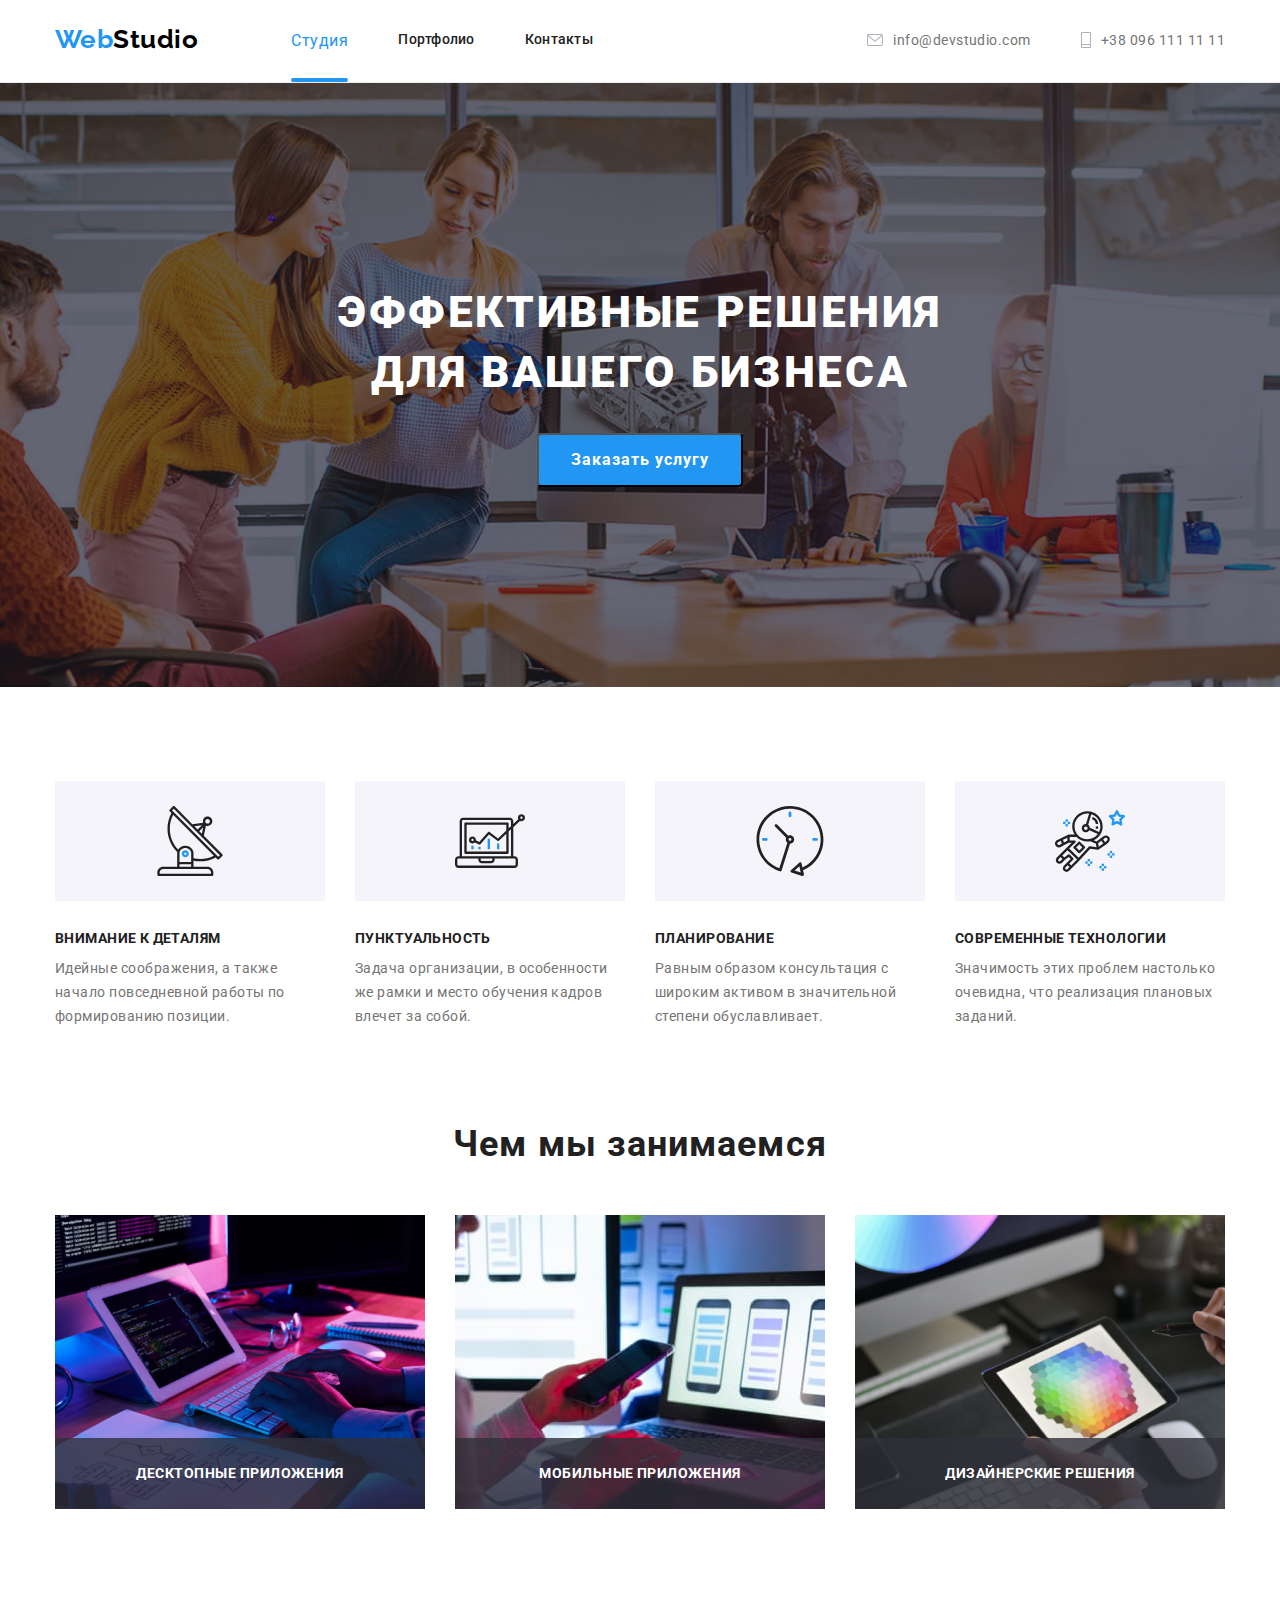
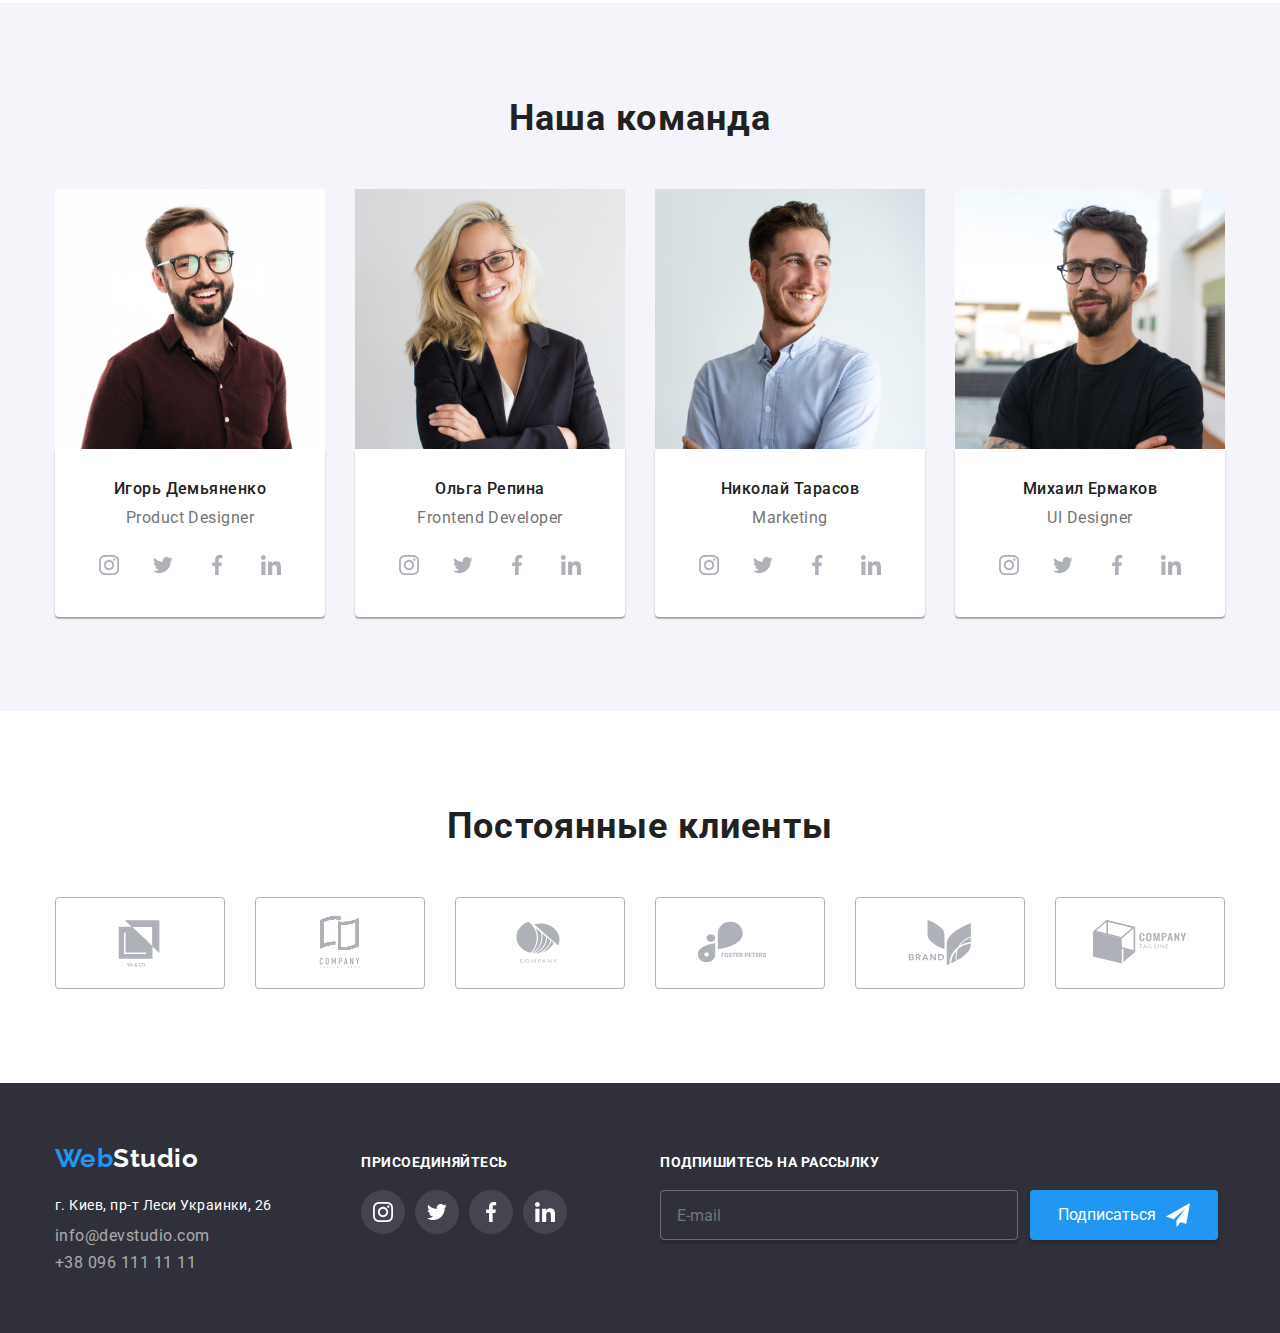
==== index.html @ 1e008908 "initial commit" ====
<!DOCTYPE html>
<html lang="ru">

<head>
    <meta charset="UTF-8" />
    <meta name="description" content="web studio site" />
    <title>business-solution</title>

    <link
        href="https://fonts.googleapis.com/css2?family=Raleway:wght@700&family=Roboto:wght@400;500;700;900&display=swap"
        rel="stylesheet">

    <link rel="stylesheet"
        href="https://cdnjs.cloudflare.com/ajax/libs/modern-normalize/1.1.0/modern-normalize.min.css">
    <link rel="stylesheet" href="./css/styles.css">

</head>

<body>
    <header>
        <div class="container">
            <nav class="nav-container">
                <a href="./index.html" class="logo">Web<span class="logo-color">Studio</span></a>

                <ul class="list nav-container">
                    <li class="nav-container-item"><a href="./index.html" class="site-nav-link-current">Студия</a></li>
                    <li class="nav-container-item"><a href="./portfolio.html" class="site-nav">Портфолио</a></li>
                    <li class="nav-container-item"><a href="" class="site-nav">Контакты</a></li>
                </ul>

            </nav>
            <ul class="list nav-container">
                <li class="nav-container-item">
                    <a href="mailto:info@devstudio.com" class="contacts link">
                        <svg class="header-icon" width="16" height="12">
                            <use href="./images/sprite.svg#icon-envelope">
                            </use>
                        </svg>info@devstudio.com
                    </a>
                </li>
                <li class="nav-container-item">
                    <a href="tel:+380961111111" class="contacts link">
                        <svg class="header-icon" width="10" height="16">
                            <use href="./images/sprite.svg#icon-phone">
                            </use>
                        </svg>+38 096 111 11 11
                    </a>
                </li>
            </ul>
        </div>
    </header>
    <main>
        <section class="banner">
            <div class="container">
                <h1>Эффективные решения <br> для вашего бизнеса</h1>
                <button type="button" data-modal-open class="button-primary">Заказать услугу</button>
            </div>
        </section>
        <section class="features">
            <div class="container">
                <h2 class="visually-hidden">наши преимущества</h2>
                <ul class="list list-of-features">
                    <li class="item-feature">
                        <div class="feature-icon-block">
                            <svg class="feature-icon" width="70" height="70">
                                <use href="./images/sprite.svg#icon-antenna">
                                </use>
                            </svg>
                        </div>
                        <h3 class="features-header">Внимание к деталям</h3>
                        <p class="features-text">Идейные соображения, а также начало повседневной работы по формированию
                            позиции.</p>
                    </li>
                    <li class="item-feature">
                        <div class="feature-icon-block">
                            <svg class="feature-icon" width="70" height="70">
                                <use href="./images/sprite.svg#icon-diagram">
                                </use>
                            </svg>
                        </div>
                        <h3 class="features-header">Пунктуальность</h3>
                        <p class="features-text">Задача организации, в особенности же рамки и место обучения кадров
                            влечет
                            за собой.</p>
                    </li>
                    <li class="item-feature">
                        <div class="feature-icon-block">
                            <svg class="feature-icon" width="70" height="70">
                                <use href="./images/sprite.svg#icon-clock">
                                </use>
                            </svg>
                        </div>
                        <h3 class="features-header">Планирование</h3>
                        <p class="features-text">Равным образом консультация с широким активом в значительной степени
                            обуславливает.</p>
                    </li>
                    <li class="item-feature">
                        <div class="feature-icon-block">
                            <svg class="feature-icon" width="70" height="70">
                                <use href="./images/sprite.svg#icon-astronaut">
                                </use>
                            </svg>
                        </div>
                        <h3 class="features-header">Современные технологии</h3>
                        <p class="features-text">Значимость этих проблем настолько очевидна, что реализация плановых
                            заданий.</p>
                    </li>
                </ul>
            </div>
        </section>

        <section class="scope">
            <div class="container">
                <h2 class="section-title">Чем мы занимаемся</h2>
                <ul class="list photo-work">
                    <li class="item-photo-work">
                        <img src="./images/coding.jpg" alt="coding" width="370" height="294" />

                        <p class="scope-description">Десктопные приложения</p>

                    </li>
                    <li class="item-photo-work"><img src="./images/mobileadptation.jpg" alt="deviceadaptation"
                            width="370" height="294">

                        <p class="scope-description">Мобильные приложения</p>

                    </li>
                    <li class="item-photo-work"><img src="./images/graphics.jpg" alt="graphics" width="370"
                            height="294">
                        <p class="scope-description">Дизайнерские решения</p>
                    </li>
                </ul>
            </div>
        </section>
        <section class="team">
            <div class="container">
                <h2 class="section-title">Наша команда</h2>
                <!-- <div class="teamset"> -->
                <ul class="list teamcards">
                    <li class="team-members">
                        <img src="./images/igor_demyanenko.jpg" alt="igordemyanenkophotos" width="270">
                        <div class="team-photo">
                            <h3 class="name">Игорь Демьяненко</h3>
                            <p class="position">Product Designer</p>
                            <ul class="list social-list">
                                <li class="social-list-item">
                                    <a href="" class="social-list-link">
                                        <svg class="social-media-icon" width="20" height="20">
                                            <use href="./images/sprite.svg#icon-instagram">
                                            </use>
                                        </svg>
                                    </a>
                                </li>
                                <li class="social-list-item">
                                    <a href="" class="social-list-link">
                                        <svg class="social-media-icon" width="20" height="20">
                                            <use href="./images/sprite.svg#icon-twitter">
                                            </use>
                                        </svg>
                                    </a>
                                </li>
                                <li class="social-list-item">
                                    <a href="" class="social-list-link">
                                        <svg class="social-media-icon" width="20" height="20">
                                            <use href="./images/sprite.svg#icon-facebook">
                                            </use>
                                        </svg>
                                    </a>
                                </li>
                                <li class="social-list-item">
                                    <a href="" class="social-list-link">
                                        <svg class="social-media-icon" width="20" height="20">
                                            <use href="./images/sprite.svg#icon-linkedin">
                                            </use>
                                        </svg>
                                    </a>
                                </li>
                            </ul>
                        </div>
                    </li>
                    <li class="team-members">
                        <img src="./images/olgarepina.jpg" alt="olgarepinaphoto" width="270">
                        <div class="team-photo">
                            <h3 class="name">Ольга Репина</h3>
                            <p class="position">Frontend Developer</p>
                            <ul class="list social-list">
                                <li class="social-list-item">
                                    <a href="" class="social-list-link">
                                        <svg class="social-media-icon" width="20" height="20">
                                            <use href="./images/sprite.svg#icon-instagram">
                                            </use>
                                        </svg>
                                    </a>
                                </li>
                                <li class="social-list-item">
                                    <a href="" class="social-list-link">
                                        <svg class="social-media-icon" width="20" height="20">
                                            <use href="./images/sprite.svg#icon-twitter">
                                            </use>
                                        </svg>
                                    </a>
                                </li>
                                <li class="social-list-item">
                                    <a href="" class="social-list-link">
                                        <svg class="social-media-icon" width="20" height="20">
                                            <use href="./images/sprite.svg#icon-facebook">
                                            </use>
                                        </svg>
                                    </a>
                                </li>
                                <li class="social-list-item">
                                    <a href="" class="social-list-link">
                                        <svg class="social-media-icon" width="20" height="20">
                                            <use href="./images/sprite.svg#icon-linkedin">
                                            </use>
                                        </svg>
                                    </a>
                                </li>
                            </ul>
                        </div>
                    </li>
                    <li class="team-members">
                        <img src="./images/nikolaytarasov.jpg" alt="nikolaytarasovphoto" width="270">
                        <div class="team-photo">
                            <h3 class="name">Николай Тарасов</h3>
                            <p class="position">Marketing</p>
                            <ul class="list social-list">
                                <li class="social-list-item">
                                    <a href="" class="social-list-link">
                                        <svg class="social-media-icon" width="20" height="20">
                                            <use href="./images/sprite.svg#icon-instagram">
                                            </use>
                                        </svg>
                                    </a>
                                </li>
                                <li class="social-list-item">
                                    <a href="" class="social-list-link">
                                        <svg class="social-media-icon" width="20" height="20">
                                            <use href="./images/sprite.svg#icon-twitter">
                                            </use>
                                        </svg>
                                    </a>
                                </li>
                                <li class="social-list-item">
                                    <a href="" class="social-list-link">
                                        <svg class="social-media-icon" width="20" height="20">
                                            <use href="./images/sprite.svg#icon-facebook">
                                            </use>
                                        </svg>
                                    </a>
                                </li>
                                <li class="social-list-item">
                                    <a href="" class="social-list-link">
                                        <svg class="social-media-icon" width="20" height="20">
                                            <use href="./images/sprite.svg#icon-linkedin">
                                            </use>
                                        </svg>
                                    </a>
                                </li>
                            </ul>
                        </div>
                    </li>
                    <li class="team-members">
                        <img src="./images/Mikhail_ermakov.jpg" alt="mikhailermakovphoto" width="270">
                        <div class="team-photo">
                            <h3 class="name">Михаил Ермаков</h3>
                            <p class="position">UI Designer</p>
                            <ul class="list social-list">
                                <li class="social-list-item">
                                    <a href="" class="social-list-link">
                                        <svg class="social-media-icon" width="20" height="20">
                                            <use href="./images/sprite.svg#icon-instagram">
                                            </use>
                                        </svg>
                                    </a>
                                </li>
                                <li class="social-list-item">
                                    <a href="" class="social-list-link">
                                        <svg class="social-media-icon" width="20" height="20">
                                            <use href="./images/sprite.svg#icon-twitter">
                                            </use>
                                        </svg>
                                    </a>
                                </li>
                                <li class="social-list-item">
                                    <a href="" class="social-list-link">
                                        <svg class="social-media-icon" width="20" height="20">
                                            <use href="./images/sprite.svg#icon-facebook">
                                            </use>
                                        </svg>
                                    </a>
                                </li>
                                <li class="social-list-item">
                                    <a href="" class="social-list-link">
                                        <svg class="social-media-icon" width="20" height="20">
                                            <use href="./images/sprite.svg#icon-linkedin">
                                            </use>
                                        </svg>
                                    </a>
                                </li>
                            </ul>
                        </div>
                    </li>
                </ul>

            </div>
        </section>
        <section class="customers">
            <div class="container">
                <h2 class="section-title">Постоянные клиенты</h2>
                <ul class="list customer-list">
                    <li class="customer-icon-list">
                        <a href="" class="customers-icon-link">
                            <svg class="customer-icon" width="106" height="60">
                                <use href="./images/sprite.svg#icon-Logo">
                                </use>
                            </svg>
                        </a>
                    </li>
                    <li class="customer-icon-list">
                        <a href="" class="customers-icon-link">
                            <svg class="customer-icon" width="106" height="60">
                                <use href="./images/sprite.svg#icon-Logo-1">
                                </use>
                            </svg>
                        </a>
                    </li>
                    <li class="customer-icon-list">
                        <a href="" class="customers-icon-link">
                            <svg class="customer-icon" width="106" height="60">
                                <use href="./images/sprite.svg#icon-Logo-2">
                                </use>
                            </svg>
                        </a>
                    </li>
                    <li class="customer-icon-list">
                        <a href="" class="customers-icon-link">
                            <svg class="customer-icon" width="106" height="60">
                                <use href="./images/sprite.svg#icon-Logo-3">
                                </use>
                            </svg>
                        </a>
                    </li>
                    <li class="customer-icon-list">
                        <a href="" class="customers-icon-link">
                            <svg class="customer-icon" width="106" height="60">
                                <use href="./images/sprite.svg#icon-Logo-4">
                                </use>
                            </svg>
                        </a>
                    </li>
                    <li class="customer-icon-list">
                        <a href="" class="customers-icon-link">
                            <svg class="customer-icon" width="106" height="60">
                                <use href="./images/sprite.svg#icon-Logo-5">
                                </use>
                            </svg>
                        </a>
                    </li>
                </ul>
            </div>
        </section>
    </main>
    <footer>
        <div class="container footer-cont">
            <div class="left-footer">
                <a href="./index.html" class="logo">Web<span class="logo-color-footer">Studio</span></a>

                <address class="address-details">

                    <ul class="list addressfooter">
                        <li class="footerlink">
                            <a href="https://www.google.com.ua/maps/place/%D0%B1%D1%83%D0%BB.+%D0%9B%D0%B5%D1%81%D0%B8+%D0%A3%D0%BA%D1%80%D0%B0%D0%B8%D0%BD%D0%BA%D0%B8,+26,+%D0%9A%D0%B8%D0%B5%D0%B2,+02000/@50.4265807,30.5361971,17z/data=!4m13!1m7!3m6!1s0x40d4cf0e033ecbe9:0x57a4dffefec77da0!2z0LHRg9C7LiDQm9C10YHQuCDQo9C60YDQsNC40L3QutC4LCAyNiwg0JrQuNC10LIsIDAyMDAw!3b1!8m2!3d50.4265807!4d30.5383858!3m4!1s0x40d4cf0e033ecbe9:0x57a4dffefec77da0!8m2!3d50.4265807!4d30.5383858?hl=ru"
                                rel="noopener norefferer" class="address">г. Киев, пр-т Леси Украинки, 26</a>
                        </li>
                        <li class="footerlink"><a href="mailto:info@devstudio.com" class="email">info@devstudio.com</a>
                            <br>
                        </li>
                        <li class="footerlink">
                            <a href="tel:+380961111111" class="email">+38 096 111 11 11</a>
                        </li>
                    </ul>
                </address>
            </div>
            <div class="join-block">
                <h3 class="join-title">присоединяйтесь</h3>
                <ul class="list social-list">
                    <li class="social-list-item">
                        <a href="" class="footer-link-icons">
                            <svg class="footer-media-icon" width="20" height="20">
                                <use href="./images/sprite.svg#icon-instagram">
                                </use>
                            </svg>
                        </a>
                    </li>
                    <li class="social-list-item">
                        <a href="" class="footer-link-icons">
                            <svg class="footer-media-icon" width="20" height="20">
                                <use href="./images/sprite.svg#icon-twitter">
                                </use>
                            </svg>
                        </a>
                    </li>
                    <li class="social-list-item">
                        <a href="" class="footer-link-icons">
                            <svg class="footer-media-icon" width="20" height="20">
                                <use href="./images/sprite.svg#icon-facebook">
                                </use>
                            </svg>
                        </a>
                    </li>
                    <li class="social-list-item">
                        <a href="" class="footer-link-icons">
                            <svg class="footer-media-icon" width="20" height="20">
                                <use href="./images/sprite.svg#icon-linkedin">
                                </use>
                            </svg>
                        </a>
                    </li>
                </ul>
            </div>


            <div class="subscribe-box">
                <form class="footer-form">
                    <b class="join-title-header">Подпишитесь на рассылку</b>
                    <span class="footer-subscribe-wrapper">
                        <input class="footer-form-input" type="email" placeholder="E-mail" />
                        <button class="subscribe-btn" type="submit">
                            Подписаться
                            <svg class="icon-subscribe" width="24px" height="24px">
                                <use href="./images/sprite.svg#icon-icon-send"></use>
                            </svg>
                        </button>
                    </span>
                </form>

            </div>
        </div>
    </footer>




    <div class="backdrop is-hidden" data-modal>
        <div class="modal">
            <button type="button" class="close-btn" data-modal-close>
                <svg class="modal-closed-btn" width="18" height="18">
                    <use href="./images/sprite.svg#icon-close-black">
                    </use>
                </svg>
            </button>
            <b class="modal-form-jointitle">Оставьте свои данные, мы вам перезвоним</b>
            <form action="submit" class="modal-form">

                <div>
                    <label class="modal-form-field">
                        Имя
                        <span class="modal-form-input-wrapper">
                            <input type="text" name="user-name" class="modal-form-input" minlength="2"
                                pattern="[a-zA-Zа-яёА-ЯЁ]+" title="Не должно быть цифр и символов" required>
                            <svg class="modal-form-icon" width="18" height="18">
                                <use href="./images/sprite.svg#icon-person">
                                </use>
                            </svg>
                        </span>
                    </label>
                    <label class="modal-form-field">
                        Телефон
                        <span class="modal-form-input-wrapper">
                            <input type="tel" name="user-phone" class="modal-form-input"
                                pattern="[0-9]{3}-[0-9]{3}-[0-9]{2}-[0-9]{2}" title="номер тел. в формате 050-333-33-33"
                                required>
                            <svg class="modal-form-icon" width="18" height="18">
                                <use href="./images/sprite.svg#icon-phone-modal">
                                </use>
                            </svg>
                        </span>
                    </label>
                    <label class="modal-form-field">
                        Почта
                        <span class="modal-form-input-wrapper">
                            <input type="email" name="user-mail" class="modal-form-input"
                                pattern="[0-9]{3}-[0-9]{3}-[0-9]{2}-[0-9]{2}" title="" required>
                            <svg class="modal-form-icon" width="18" height="18">
                                <use href="./images/sprite.svg#icon-email-black">
                                </use>
                            </svg>
                        </span>
                    </label>
                    <label class="modal-form-field">
                        Комментарий
                        <textarea name="user-comment" class="modal-form-comment" placeholder="Введите текст"></textarea>
                    </label>
                </div>
                <input type="checkbox" name="accept-policy" id="accept-policy"
                    class="modal-form-checkbox visually-hidden">
                <label for="accept-policy" class="modal-form-checkbox-label">Соглашаюсь с рассылкой и принимаю&nbsp;<a
                        class="modal-form-checkbox-link" href="">Условия
                        договора</a></label>
                <button type="submit" class="modal-form-btn">Отправить</button>
            </form>
        </div>
    </div>


    <script src="./js/modal.js"></script>
</body>

</html>
---- css/styles.css ----
html {
  box-sizing: border-box;
}
*,
*::before,
*::after {
  box-sizing: inherit;
}

.container {
  width: 1200px;
  padding-left: 15px;
  padding-right: 15px;
  margin: 0 auto;
}

:root {
  --primary-text-color: #757575;
  --title-text-color: #212121;
  --accent-color: #2196f3;
  --primary-white-color: #e5e5e5;
  --primary-background-color: #ffffff;
  --card-set-item: 30px;
}

/* general parameters */
body {
  background-color: var(--primary-background-color);
  color: var(--primary-text-color);
  letter-spacing: 0.03em;

  font-family: Roboto, sans-serif;
}

/* ==========  HEADER  =========== */
header {
  border-bottom: solid 1px rgba(236, 236, 236, 1);
}

header .container {
  display: flex;
  justify-content: space-between;
}

.logo {
  font-family: Raleway, sans-serif;
  color: var(--accent-color);

  font-weight: bold;
  font-size: 26px;
  line-height: 1.19;
  text-decoration: none;
  display: inline-block;
  margin-right: 93px;
}

.nav-container .logo {
  padding-top: 24px;
  padding-bottom: 25px;
}
/* a.logo {
  padding-top: 24px;
  padding-bottom: 25px;
} */
.logo-color {
  color: #000000;
}
.logo-color-footer {
  color: #ffffff;
  padding-top: 0px;
  padding-bottom: 0%;
}
.list {
  list-style: none;
}

/*========== NAV  ========= */

.site-nav {
  color: var(--title-text-color);
  font-weight: 500;
  font-size: 14px;
  line-height: 1.14;
  letter-spacing: 0.02em;
  transition: color;
  display: inline-block;
  transition: color 250ms cubic-bezier(0.4, 0, 0.2, 1);
}

.site-nav:hover,
.site-nav:focus {
  color: var(--accent-color);
}
.site-nav-link-current {
  color: var(--accent-color);
  transition: color 250ms cubic-bezier(0.4, 0, 0.2, 1);
  display: inline-block;
  position: relative;
}
.site-nav-link-current::after {
  content: '';
  display: block;
  width: 100%;
  height: 4px;
  background-color: rgba(33, 150, 243, 1);
  position: absolute;
  bottom: 0;
  left: 0%;
  border-radius: 2px;
}

.nav-container-item a {
  display: block;
  align-items: center;
  padding: 32px 0;
}
.list.nav-container :not(:last-child) {
  margin-right: 50px;
}
.nav-container {
  display: flex;
}

.contacts:hover > .header-icon,
.contacts:focus > .header-icon {
  fill: var(--accent-color);
  transition: fill 250ms cubic-bezier(0.4, 0, 0.2, 1);
}
.contacts:hover,
.contacts:focus {
  color: var(--accent-color);
  transition: color 250ms cubic-bezier(0.4, 0, 0.2, 1);
}

/* ========= CONTACTS ======= */
.contacts {
  color: var(--primary-text-color);
  display: inline-block;
  font-size: 14px;
  font-style: 500;
  line-height: 1.17;
}
a.contacts {
  display: flex;
  align-items: center;
}

/* ======== MAIN SECTION  ======= */
.banner {
  background-color: #2f303a;
  text-align: center;
  padding-top: 200px;
  padding-bottom: 200px;
  /* padding-left: 15px;
  padding-right: 15px; */
  background-image: linear-gradient(rgba(47, 48, 58, 0.4), rgba(47, 48, 58, 0.4)),
    url('../images/bg.jpg');

  background-position: 50% 50%;
  background-size: cover;
  background-repeat: no-repeat;
  max-width: 1600px;
  margin: 0 auto;
}
.main-title {
  padding: 200px 252px 280px 252px;
  min-width: 696px;
  margin-bottom: 0px;
  text-align: center;
}
h1 {
  color: var(--primary-background-color);
  font-weight: 900;
  font-size: 44px;
  line-height: 1.36;
  text-align: center;
  letter-spacing: 0.06em;
  text-transform: uppercase;
}

h1,
h2,
h3,
p,
ul {
  margin-top: 0px;
  margin-bottom: 0px;
  padding: 0;
}

a {
  text-decoration: none;
}
img {
  display: block;
}
/*=======  FEATURES ========= */

/* features header */

.visually-hidden {
  position: absolute;
  width: 1px;
  height: 1px;
  margin: -1px;
  border: 0;
  padding: 0;

  white-space: nowrap;
  clip-path: inset(100%);
  clip: rect(0 0 0 0);
  overflow: hidden;
}

.feature-icon {
  align-items: center;
}

.features {
  padding-bottom: 94px;
  padding-top: 94px;
}
.feature-icon-block {
  /* width: 270px; */
  height: 120px;
  background-color: #f5f4fa;
  display: flex;
  /* padding: 25px 100px; */
  margin-bottom: 30px;
  align-items: center;
  justify-content: center;
}

.features-header {
  color: var(--title-text-color);

  font-style: normal;
  font-size: 14px;
  line-height: 1.14;
  letter-spacing: 0.03em;
  text-transform: uppercase;
  margin-bottom: 10px;
}

/* features text */
.features-text {
  font-style: normal;
  font-weight: normal;
  font-size: 14px;
  line-height: 1.71;
}
/* .list-of-features {
  display: flex;
  margin: 0 auto;
  justify-content: space-between;
} */
.list-of-features {
  display: flex;
  margin-left: -30px;
}

.item-feature {
  flex-basis: calc(100% / 4 - 30px);
  margin-left: var(--card-set-item);
}

.scope {
  padding-bottom: 94px;
}
.scope-description {
  color: #ffffff;
  font-weight: 700;
  font-size: 14px;
  line-height: 1.17;
  text-transform: uppercase;
  background-color: rgba(47, 48, 58, 0.8);
  padding-top: 27px;
  padding-bottom: 27px;
  text-align: center;
  position: absolute;
  width: 100%;
  bottom: 0%;
  left: 0%;
  overflow: initial;
}

.section-title {
  color: var(--title-text-color);

  font-size: 36px;
  line-height: 1.17;
  text-align: center;
  text-align: center;

  letter-spacing: 0.03em;
  margin-bottom: 50px;
}

.photo-work {
  display: flex;
  margin-left: -30px;
}
.item-photo-work {
  flex-basis: calc(100% / 3 - 30px);
  margin-left: var(--card-set-item);
  position: relative;
}

/*==========  buttons parameters =====*/
.button-primary {
  border-radius: 4px;
  padding: 10px 32px;
  text-align: center;

  color: var(--primary-background-color);
  background-color: var(--accent-color);

  font-weight: bold;
  font-size: 16px;
  line-height: 1.87;
  letter-spacing: 0.06em;
  cursor: pointer;
  margin-top: 30px;
}

button {
  font: inherit;
  cursor: pointer;
}

/*=========== TEAM =============*/

.team {
  background-color: #f5f4fa;
  padding-top: 94px;
  padding-bottom: 94px;
}

.team-photo {
  background-color: #ffffff;
  padding: 30px 32px 30px 32px;
  text-align: center;
  border-bottom-right-radius: 4px;
  border-bottom-left-radius: 4px;
  box-shadow: 0px 2px 1px rgba(0, 0, 0, 0.2), 0px 1px 1px rgba(0, 0, 0, 0.14),
    0px 1px 3px rgba(0, 0, 0, 0.12);
}
.list.teamcards {
  display: flex;
  flex-wrap: wrap;
  margin-right: -30px;
}

.team-members {
  margin-right: 30px;
  /* width: 270px; */
}

.name {
  color: var(--title-text-color);

  font-style: normal;
  font-weight: 500;
  font-size: 16px;
  line-height: 1.19;
  text-align: center;
  margin-bottom: 10px;
}

.position {
  font-size: 16px;
  line-height: 1.19;
  text-align: center;
  margin-bottom: 16px;
}

.team-photo h3 {
  margin-bottom: 10px;
}

.social-list {
  display: flex;
  margin-right: -10px;
}

.social-list-item {
  margin-right: 10px;
  width: 44px;
  justify-content: center;
  align-items: center;
}

.social-list-link {
  display: flex;
  justify-content: center;
  align-items: center;
  width: 44px;
  height: 44px;
  border-radius: 50%;
  background-color: var(--primary-background-color);
  transition: background-color 250ms cubic-bezier(0.4, 0, 0.2, 1);
}

.social-list-link:hover,
.social-list-link:focus {
  /* fill: var(--primary-background-color); */
  background-color: var(--accent-color);
}
.social-list-link:hover .social-media-icon,
.social-list-link:focus .social-media-icon {
  fill: var(--primary-background-color);
}
.social-media-icon {
  fill: #afb1b8;
  transition: fill 250ms cubic-bezier(0.4, 0, 0.2, 1);
}

.header-icon {
  margin-right: 10px;
  fill: #afb1b8;
  align-items: center;
}

/* =====CUSTOMERS =======*/

.customers {
  padding-top: 94px;
  padding-bottom: 94px;
}
.customer-list {
  display: flex;
  margin-right: -30px;
}

.customer-icon-list {
  width: 170px;
  height: 92px;
  /* border: solid 1px #afb1b8; */
  margin-right: 30px;
  /* border-radius: 4px; */
}

.customers-icon-link {
  display: flex;
  width: 170px;
  height: 92px;
  align-items: center;
  border-radius: 4px;
  border: 1px solid rgba(175, 177, 184, 1);
  background-color: transparent;
  fill: rgba(175, 177, 184, 1);
  justify-content: center;
  transition: border-color 250ms cubic-bezier(0.4, 0, 0.2, 1),
    fill 250ms cubic-bezier(0.4, 0, 0.2, 1);
}

.customers-icon-link:hover,
.customers-icon-link:focus {
  border-color: var(--accent-color);
  fill: var(--accent-color);
}
.customers-icon-link:hover .customer-icon,
.customers-icon-link:focus .customer-icon {
  fill: var(--accent-color);
}

.customer-icon {
  fill: #afb1b8;
  transition: fill 250ms cubic-bezier(0.4, 0, 0.2, 1);
}

/* ======  FOOTER ========= */
footer {
  background-color: #2f303a;
  padding-top: 60px;
  padding-bottom: 60px;
}

.footer-cont {
  display: flex;
  align-items: baseline;
}
.left-footer {
  margin-right: 70px;
}

.address {
  color: var(--primary-background-color);
  font-style: normal;
  font-size: 14px;
  line-height: 1.71;
  display: inline-block;
}
.container.footer a {
  margin-right: 0;
  padding-bottom: 0px;
  padding-top: 0px;
  display: block;
}

.list.addressfooter li:not(:last-child) {
  margin-bottom: 9px;
}

.address-details {
  margin-top: 20px;
}
.email {
  color: rgba(255, 255, 255, 0.6);
  font-style: normal;
  display: inline-block;
}

.email:hover,
.email:focus {
  color: var(--accent-color);
  transition: 250ms cubic-bezier(0.4, 0, 0.2, 1);
}

.footer-media-icon {
  fill: var(--primary-background-color);
  width: 20px;
  height: 20px;
}

.footer-link-icons {
  display: flex;
  width: 44px;
  height: 44px;
  align-items: center;
  justify-content: center;
  border-radius: 50%;
  background-color: rgba(255, 255, 255, 0.1);
  transition: background-color 250ms cubic-bezier(0.4, 0, 0.2, 1);
}
.footer-link-icons:focus,
.footer-link-icons:hover {
  background-color: var(--accent-color);
}
.join {
  /* margin: 0 auto; */
  justify-content: space-between;
  width: 206px;
  text-transform: uppercase;
}
.join-title {
  color: #ffffff;
  font-weight: 700;
  font-size: 14px;
  line-height: 1.17;
  margin-bottom: 20px;
  text-transform: uppercase;
}
.list-join {
  display: flex;
}
.join-title-header {
  display: block;
  color: #ffffff;
  font-weight: 700;
  font-size: 14px;
  line-height: 1.17;
  text-transform: uppercase;
  margin-bottom: 20px;
}
.subscribe-btn {
  background: var(--accent-color);
  box-shadow: 0px 4px 4px rgba(0, 0, 0, 0.15);
  border-radius: 4px;
  padding: 10px 28px;
  display: flex;
  align-items: center;
  text-align: center;
  cursor: pointer;
  color: var(--primary-background-color);
  /* transition: color 250ms cubic-bezier(0.4, 0, 0.2, 1); */
  border: transparent;
}
.icon-subscribe {
  margin-left: 10px;
}
.subscribe-box {
  text-align: left;
  align-items: center;
  margin-left: 93px;
}
.subscribe-wrapper {
  display: flex;
  text-align: center;
  align-items: center;
}
.footer-subscribe-wrapper {
  display: flex;
}
.footer-form-input {
  margin-right: 12px;

  border: 1px solid rgba(255, 255, 255, 0.3);
  border-radius: 4px;
  box-shadow: 0px 4px rgba(0, 0, 0, 0.15);
  background-color: transparent;
  color: #f5f4fa;
  width: 358px;
  height: 50px;
  padding: 15px 16px;
}
/* ======  PORTFOLIO PAGE ======= */

.portfolio {
  padding-top: 94px;
  padding-bottom: 94px;
}
.nav-portfolio {
  display: flex;
}
.portfolio-btn {
  display: flex;
  margin-bottom: 50px;
  justify-content: center;
}

.button-secondary {
  color: var(--title-text-color);
  background-color: #f5f4fa;
  font-weight: 500;
  font-size: 16px;
  line-height: 1.62;
  text-align: center;
  cursor: pointer;
  padding: 6px 22px;
  flex-direction: row;
  border: transparent;
  border-width: 1px;
}
.portfolio-btn li:not(:last-child) {
  margin-right: 8px;
}

.button-secondary:focus,
.button-secondary:hover {
  color: var(--primary-background-color);
  background-color: var(--accent-color);
  box-shadow: 0px 2px 2px rgba(0, 0, 0, 0.12), 0px 1px 2px rgba(0, 0, 0, 0.08),
    0px 3px 1px rgba(0, 0, 0, 0.1);
  border-radius: 4px;
  transition: 250ms cubic-bezier(0.4, 0, 0.2, 1);
}
.list-of-exmp {
  display: flex;
  flex-wrap: wrap;
  margin-right: -30px;
}
.item {
  margin-right: 30px;
  width: 370px;
}
.list-of-exmp > .item {
  flex-basis: calc(100% / 3 - 60px);
}

.port-description {
  padding: 20px 24px;
  border-bottom: #eeeeee solid 1px;
  border-left: #eeeeee solid 1px;
  border-right: #eeeeee solid 1px;
}
.portfolio-name {
  color: var(--title-text-color);

  font-style: normal;
  font-size: 18px;
  line-height: 2;
  letter-spacing: 0.06em;
  margin-bottom: 4px;
}
.portfolio-filter {
  color: var(--primary-text-color);

  font-weight: normal;
  font-size: 16px;
  line-height: 1.87;
}

li.item:nth-child(-n + 6) {
  margin-bottom: 30px;
}

.item:focus,
.item:hover {
  border-color: rgba(238, 238, 238, 1);
  box-shadow: 1px 4px 6px rgba(0, 0, 0, 0.16), 0px 4px 4px rgba(0, 0, 0, 0.06),
    0px 1px 1px rgba(0, 0, 0, 0.12);
}
.text-overlay {
  position: absolute;
  padding: 63px 24px;
  color: rgba(255, 255, 255, 1);
  background-color: rgba(33, 150, 243, 0.9);
  font-size: 18px;
  line-height: 1.55;
  height: 100%;
  width: 100%;
  top: 0%;
  left: 0%;
  overflow: hidden;
  transform: translateY(100%);
  transition: transform 250ms cubic-bezier(0.4, 0, 0.2, 1);
}
.card-overlay {
  position: relative;
  overflow: hidden;
}

.card-overlay-link:hover .text-overlay {
  transform: translateY(0%);
}

/* =======  BACKDROP AND MODAL */
.backdrop {
  background-color: rgba(0, 0, 0, 0.2);
  position: fixed;
  width: 100vw;
  height: 100vh;
  top: 0;
  left: 0;

  opacity: 1;
  visibility: visible;
  pointer-events: auto;
  transition: opacity 250ms cubic-bezier(0.4, 0, 0.2, 1),
    visibility 250ms cubic-bezier(0.4, 0, 0.2, 1);
}
.backdrop.is-hidden {
  opacity: 0;
  visibility: hidden;
  pointer-events: none;
}
.modal {
  padding: 40px;
  position: fixed;
  top: 50%;
  left: 50%;
  transform: translate(-50%, -50%);
  width: 528px;
  height: 581px;
  background-color: #ffffff;
  transition: opacity 250ms cubic-bezier(0.4, 0, 0.2, 1),
    visibility 250ms cubic-bezier(0.4, 0, 0.2, 1);
  box-shadow: 0px 2px rgba(33, 33, 33, 0.2), 0px 1px rgba(0, 0, 0, 0.14);
}

.close-btn {
  position: absolute;
  display: flex;
  align-items: center;
  justify-content: center;
  top: 8px;
  right: 8px;
  width: 30px;
  height: 30px;
  border-radius: 50%;
  border: 1px solid rgba(0, 0, 0, 0.1);
  background-color: transparent;
  padding: 0;
  cursor: pointer;
}
.close-btn:hover .modal-closed-btn {
  fill: var(--accent-color);
  transition: 250ms cubic-bezier(0.4, 0, 0.2, 1);
}

.modal-form {
  /* padding: 40px; */
  display: flex;
  flex-direction: column;
}
.modal-form-jointitle {
  display: block;
  text-align: center;
  font-weight: 700;
  line-height: 1.15;
  font-size: 20px;
  margin-bottom: 12px;
  color: rgba(33, 33, 33, 1);
}
.modal-form-field {
  margin-bottom: 10px;
  font-size: 12px;
  line-height: 1.16;
  display: block;

  /* border: rgba(33, 33, 33, 0.2); */
}
.modal-form-field:last-child {
  margin-bottom: unset;
}

.modal-form-input-wrapper {
  position: relative;
  display: block;
  margin-top: 4px;
}
.modal-form-input {
  width: 100%;
  height: 40px;
  padding-left: 42px;
  border: 1px solid rgba(33, 33, 33, 0.2);
  border-radius: 4px;
  cursor: pointer;
  transition: border-color 250ms cubic-bezier(0.4, 0, 0.2, 1);
}
.modal-form-input:focus {
  border-color: var(--accent-color);
  outline: none;
}
.modal-form-icon {
  position: absolute;
  top: 50%;
  left: 12px;
  transform: translateY(-50%);
  display: block;
  width: 18px;
  height: 18px;
  transition: fill 250ms cubic-bezier(0.4, 0, 0.2, 1);
}
.modal-form-input:focus + .modal-form-icon {
  fill: var(--accent-color);
}
.modal-form-comment {
  width: 100%;
  height: 120px;
  line-height: 1.14;
  font-size: 14px;
  margin-top: 4px;
  resize: none;
  border: 1px solid rgba(33, 33, 33, 0.2);
  border-radius: 4px;
  padding: 12px 16px;
  transition: border-color 250ms cubic-bezier(0.4, 0, 0.2, 1);
}
.modal-form-comment:focus {
  border-color: var(--accent-color);
  outline: none;
}

/* ______-------____ */

.modal-form-comment::placeholder {
  color: rgba(117, 117, 117, 0.5);
}

.modal-form-checkbox-label {
  display: flex;
  align-items: center;
  font-size: 14px;
  line-height: 1.7;
  margin-bottom: 30px;
  margin-top: 20px;
  margin-left: 13px;
}

.modal-form-checkbox-label::before {
  display: block;
  content: '';
  width: 16px;
  height: 15px;
  border: 1px solid #212121;
  cursor: pointer;
  margin-right: 9px;
}
.modal-form-checkbox-link {
  font-size: 14px;
  line-height: 1.71;
  color: var(--accent-color);
  text-decoration: underline;
}
.modal-form-checkbox:checked + .modal-form-checkbox-label::before {
  background-image: url(../images/icon\ check.svg);
  border: transparent;
  background-position: center;
  background-repeat: no-repeat;
  background-size: cover;
  transition: 250ms cubic-bezier(0.4, 0, 0.2, 1);
}

.modal-form-btn {
  align-self: center;
  padding-left: 56px;
  padding-right: 55px;
  padding-top: 10px;
  padding-bottom: 10px;
  font-weight: 700;
  font-size: 16px;
  line-height: 1.88;
  letter-spacing: 0.06em;
  border: 1px solid var(--accent-color);
  border-radius: 4px;
  background-color: var(--accent-color);
  cursor: pointer;
  transition: color 250ms cubic-bezier(0.4, 0, 0.2, 1),
    background-color 250ms cubic-bezier(0.4, 0, 0.2, 1);
  color: var(--primary-background-color);
  box-shadow: 0px 4px 4px rgba(0, 0, 0, 0.15);
}

.modal-form-btn:hover,
.modal-form-btn:focus {
  color: #ffffff;
  background-color: var(--accent-color);
}
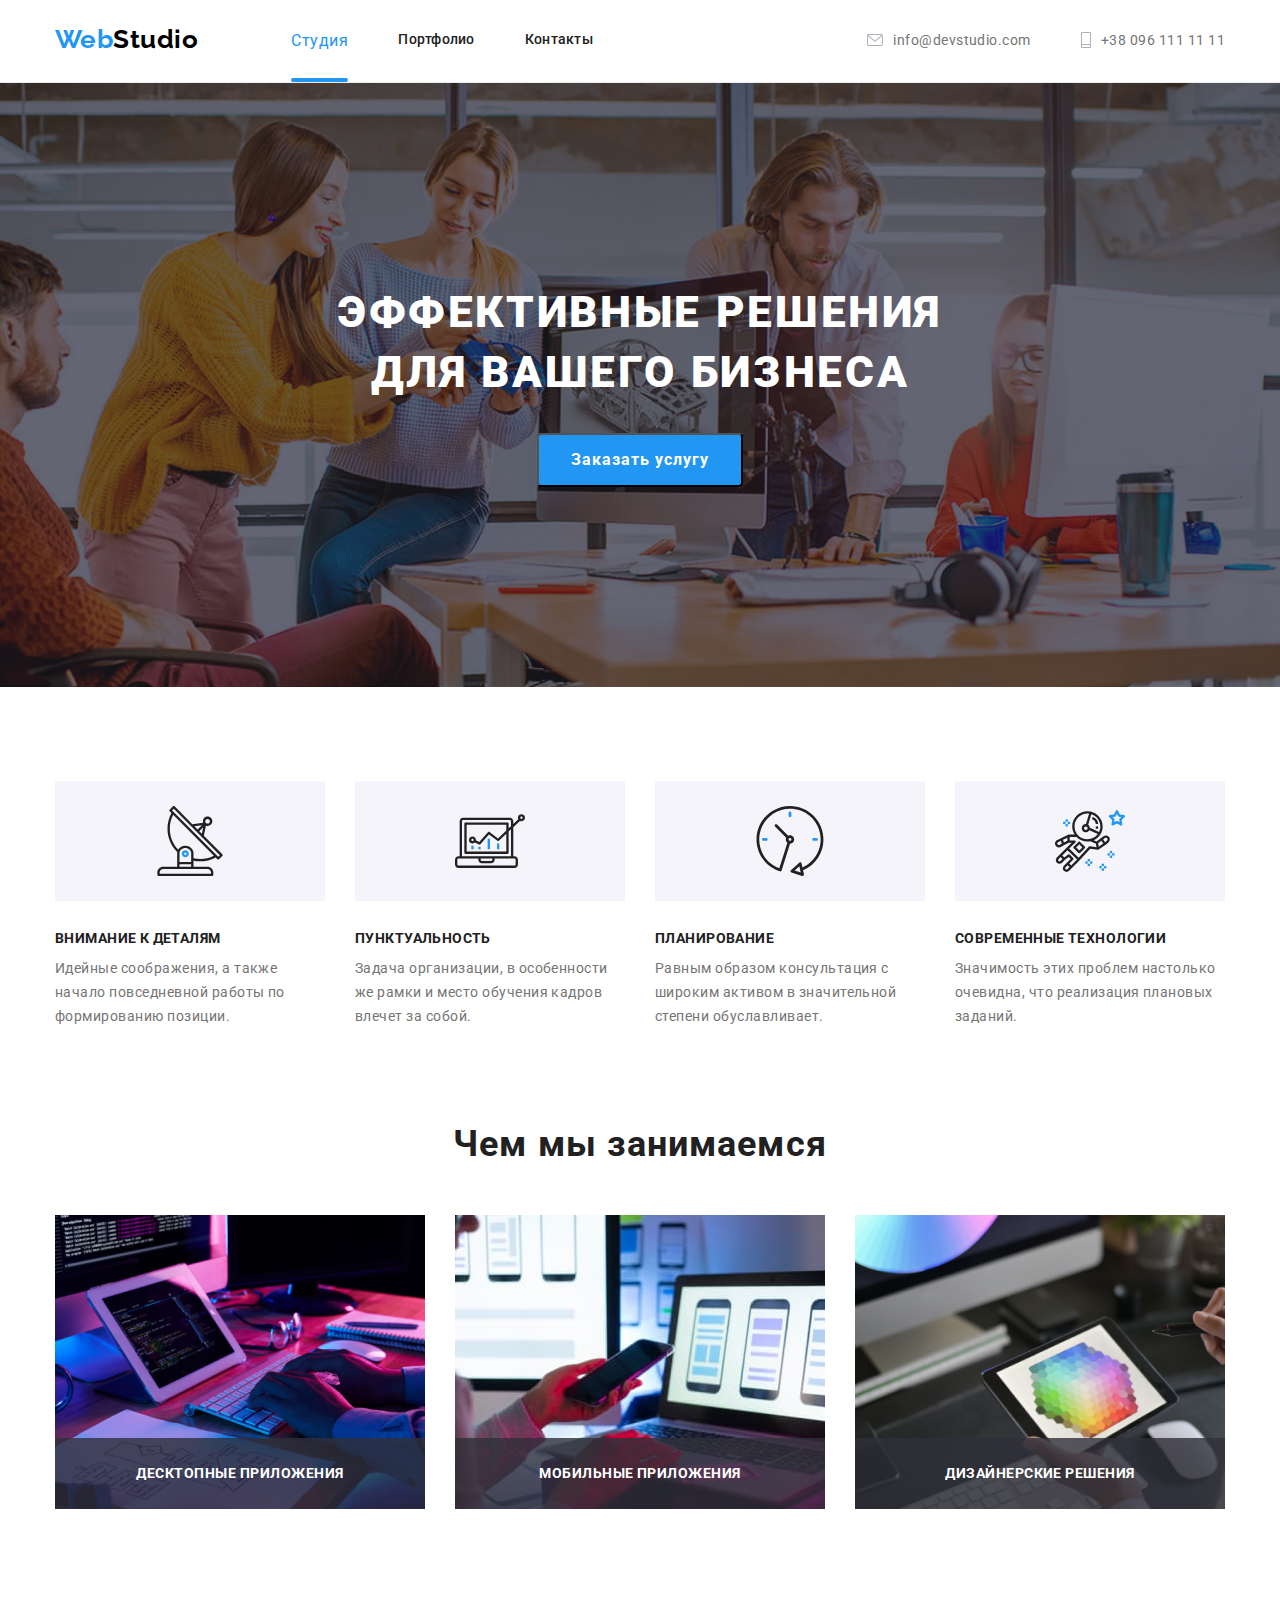
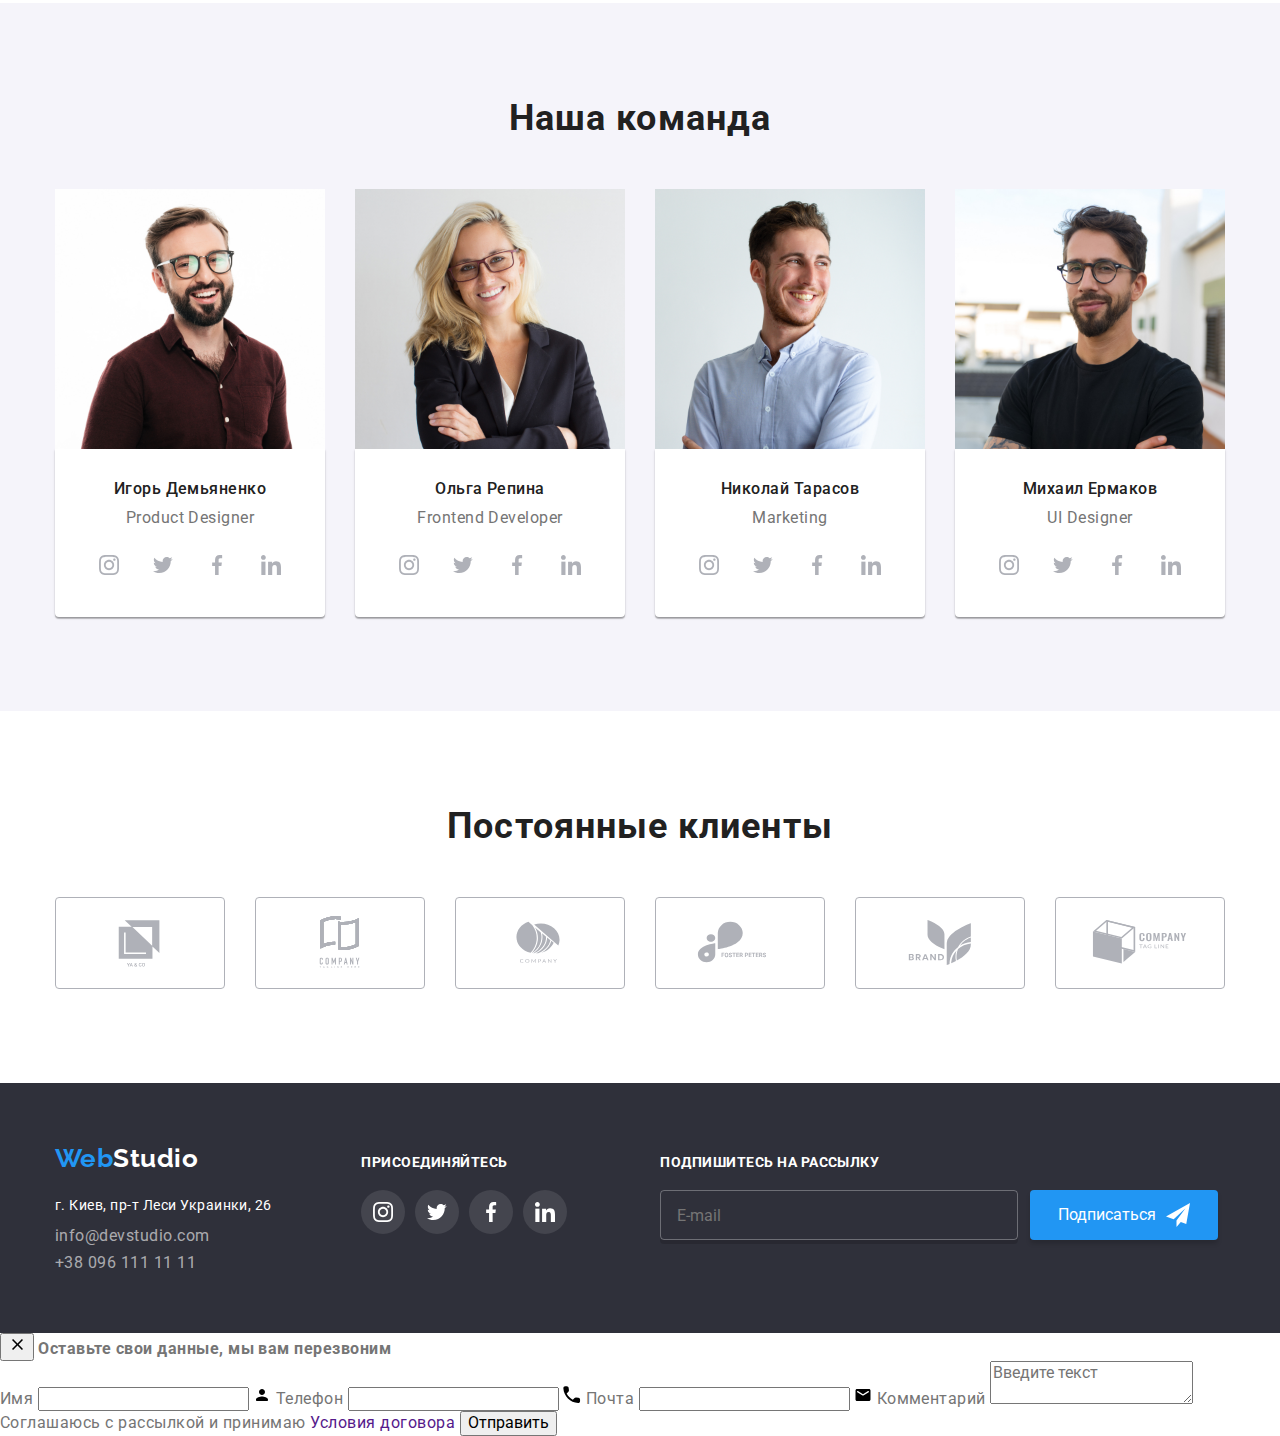
==== commit 73496458: "sass structure" ====
--- a/index.html
+++ b/index.html
@@ -13,6 +13,7 @@
     <link rel="stylesheet"
         href="https://cdnjs.cloudflare.com/ajax/libs/modern-normalize/1.1.0/modern-normalize.min.css">
     <link rel="stylesheet" href="./css/styles.css">
+   <link rel="stylesheet" href="./css/main.min.css">
 
 </head>
 
--- a/css/styles.css
+++ b/css/styles.css
@@ -1,48 +1,48 @@
-html {
+/* html {
   box-sizing: border-box;
 }
 *,
 *::before,
 *::after {
   box-sizing: inherit;
-}
-
-.container {
+} */
+
+/* .container {
   width: 1200px;
   padding-left: 15px;
   padding-right: 15px;
   margin: 0 auto;
-}
-
-:root {
+} */
+
+/* :root {
   --primary-text-color: #757575;
   --title-text-color: #212121;
   --accent-color: #2196f3;
   --primary-white-color: #e5e5e5;
   --primary-background-color: #ffffff;
   --card-set-item: 30px;
-}
+} */
 
 /* general parameters */
-body {
+/* body {
   background-color: var(--primary-background-color);
   color: var(--primary-text-color);
   letter-spacing: 0.03em;
 
   font-family: Roboto, sans-serif;
-}
+} */
 
 /* ==========  HEADER  =========== */
-header {
+/* header {
   border-bottom: solid 1px rgba(236, 236, 236, 1);
-}
-
-header .container {
+} */
+
+/* header .container {
   display: flex;
   justify-content: space-between;
-}
-
-.logo {
+} */
+
+/* .logo {
   font-family: Raleway, sans-serif;
   color: var(--accent-color);
 
@@ -52,31 +52,28 @@
   text-decoration: none;
   display: inline-block;
   margin-right: 93px;
-}
-
-.nav-container .logo {
+} */
+
+/* .nav-container .logo {
   padding-top: 24px;
   padding-bottom: 25px;
-}
-/* a.logo {
-  padding-top: 24px;
-  padding-bottom: 25px;
-} */
-.logo-color {
+} */
+
+/* .logo-color {
   color: #000000;
 }
 .logo-color-footer {
   color: #ffffff;
   padding-top: 0px;
   padding-bottom: 0%;
-}
-.list {
+} */
+/* .list {
   list-style: none;
-}
+} */
 
 /*========== NAV  ========= */
 
-.site-nav {
+/* .site-nav {
   color: var(--title-text-color);
   font-weight: 500;
   font-size: 14px;
@@ -85,8 +82,8 @@
   transition: color;
   display: inline-block;
   transition: color 250ms cubic-bezier(0.4, 0, 0.2, 1);
-}
-
+} */
+/* 
 .site-nav:hover,
 .site-nav:focus {
   color: var(--accent-color);
@@ -107,9 +104,9 @@
   bottom: 0;
   left: 0%;
   border-radius: 2px;
-}
-
-.nav-container-item a {
+} */
+
+/* .nav-container-item a {
   display: block;
   align-items: center;
   padding: 32px 0;
@@ -119,21 +116,21 @@
 }
 .nav-container {
   display: flex;
-}
-
-.contacts:hover > .header-icon,
+} */
+
+/* .contacts:hover > .header-icon,
 .contacts:focus > .header-icon {
   fill: var(--accent-color);
   transition: fill 250ms cubic-bezier(0.4, 0, 0.2, 1);
-}
-.contacts:hover,
+} */
+/* .contacts:hover,
 .contacts:focus {
   color: var(--accent-color);
   transition: color 250ms cubic-bezier(0.4, 0, 0.2, 1);
-}
+} */
 
 /* ========= CONTACTS ======= */
-.contacts {
+/* .contacts {
   color: var(--primary-text-color);
   display: inline-block;
   font-size: 14px;
@@ -143,16 +140,14 @@
 a.contacts {
   display: flex;
   align-items: center;
-}
+} */
 
 /* ======== MAIN SECTION  ======= */
-.banner {
+/* .banner {
   background-color: #2f303a;
   text-align: center;
   padding-top: 200px;
   padding-bottom: 200px;
-  /* padding-left: 15px;
-  padding-right: 15px; */
   background-image: linear-gradient(rgba(47, 48, 58, 0.4), rgba(47, 48, 58, 0.4)),
     url('../images/bg.jpg');
 
@@ -161,14 +156,14 @@
   background-repeat: no-repeat;
   max-width: 1600px;
   margin: 0 auto;
-}
-.main-title {
+} */
+/* .main-title {
   padding: 200px 252px 280px 252px;
   min-width: 696px;
   margin-bottom: 0px;
   text-align: center;
-}
-h1 {
+} */
+/* h1 {
   color: var(--primary-background-color);
   font-weight: 900;
   font-size: 44px;
@@ -176,9 +171,9 @@
   text-align: center;
   letter-spacing: 0.06em;
   text-transform: uppercase;
-}
-
-h1,
+} */
+
+/* h1,
 h2,
 h3,
 p,
@@ -186,19 +181,19 @@
   margin-top: 0px;
   margin-bottom: 0px;
   padding: 0;
-}
-
-a {
+} */
+
+/* a {
   text-decoration: none;
-}
-img {
-  display: block;
-}
+} */
+/* img {
+  display: block;
+} */
 /*=======  FEATURES ========= */
 
 /* features header */
 
-.visually-hidden {
+/* .visually-hidden {
   position: absolute;
   width: 1px;
   height: 1px;
@@ -210,28 +205,26 @@
   clip-path: inset(100%);
   clip: rect(0 0 0 0);
   overflow: hidden;
-}
-
-.feature-icon {
+} */
+
+/* .feature-icon {
   align-items: center;
 }
 
 .features {
   padding-bottom: 94px;
   padding-top: 94px;
-}
-.feature-icon-block {
-  /* width: 270px; */
+} */
+/* .feature-icon-block {
   height: 120px;
   background-color: #f5f4fa;
   display: flex;
-  /* padding: 25px 100px; */
   margin-bottom: 30px;
   align-items: center;
   justify-content: center;
-}
-
-.features-header {
+} */
+
+/* .features-header {
   color: var(--title-text-color);
 
   font-style: normal;
@@ -240,31 +233,27 @@
   letter-spacing: 0.03em;
   text-transform: uppercase;
   margin-bottom: 10px;
-}
+} */
 
 /* features text */
-.features-text {
+/* .features-text {
   font-style: normal;
   font-weight: normal;
   font-size: 14px;
   line-height: 1.71;
-}
+} */
+
 /* .list-of-features {
   display: flex;
-  margin: 0 auto;
-  justify-content: space-between;
-} */
-.list-of-features {
-  display: flex;
   margin-left: -30px;
-}
-
-.item-feature {
+} */
+
+/* .item-feature {
   flex-basis: calc(100% / 4 - 30px);
   margin-left: var(--card-set-item);
-}
-
-.scope {
+} */
+
+/* .scope {
   padding-bottom: 94px;
 }
 .scope-description {
@@ -304,10 +293,10 @@
   flex-basis: calc(100% / 3 - 30px);
   margin-left: var(--card-set-item);
   position: relative;
-}
+} */
 
 /*==========  buttons parameters =====*/
-.button-primary {
+/* .button-primary {
   border-radius: 4px;
   padding: 10px 32px;
   text-align: center;
@@ -321,16 +310,16 @@
   letter-spacing: 0.06em;
   cursor: pointer;
   margin-top: 30px;
-}
-
-button {
+} */
+
+/* button {
   font: inherit;
   cursor: pointer;
-}
+} */
 
 /*=========== TEAM =============*/
 
-.team {
+/* .team {
   background-color: #f5f4fa;
   padding-top: 94px;
   padding-bottom: 94px;
@@ -353,7 +342,6 @@
 
 .team-members {
   margin-right: 30px;
-  /* width: 270px; */
 }
 
 .name {
@@ -376,8 +364,8 @@
 
 .team-photo h3 {
   margin-bottom: 10px;
-}
-
+} */
+/* 
 .social-list {
   display: flex;
   margin-right: -10px;
@@ -403,7 +391,6 @@
 
 .social-list-link:hover,
 .social-list-link:focus {
-  /* fill: var(--primary-background-color); */
   background-color: var(--accent-color);
 }
 .social-list-link:hover .social-media-icon,
@@ -413,16 +400,16 @@
 .social-media-icon {
   fill: #afb1b8;
   transition: fill 250ms cubic-bezier(0.4, 0, 0.2, 1);
-}
-
-.header-icon {
+} */
+
+/* .header-icon {
   margin-right: 10px;
   fill: #afb1b8;
   align-items: center;
-}
+} */
 
 /* =====CUSTOMERS =======*/
-
+/* 
 .customers {
   padding-top: 94px;
   padding-bottom: 94px;
@@ -435,9 +422,7 @@
 .customer-icon-list {
   width: 170px;
   height: 92px;
-  /* border: solid 1px #afb1b8; */
   margin-right: 30px;
-  /* border-radius: 4px; */
 }
 
 .customers-icon-link {
@@ -467,45 +452,45 @@
 .customer-icon {
   fill: #afb1b8;
   transition: fill 250ms cubic-bezier(0.4, 0, 0.2, 1);
-}
+} */
 
 /* ======  FOOTER ========= */
-footer {
+/* footer {
   background-color: #2f303a;
   padding-top: 60px;
   padding-bottom: 60px;
-}
-
-.footer-cont {
+} */
+
+/* .footer-cont {
   display: flex;
   align-items: baseline;
 }
 .left-footer {
   margin-right: 70px;
-}
-
+} */
+/* 
 .address {
   color: var(--primary-background-color);
   font-style: normal;
   font-size: 14px;
   line-height: 1.71;
   display: inline-block;
-}
-.container.footer a {
+} */
+/* .container.footer a {
   margin-right: 0;
   padding-bottom: 0px;
   padding-top: 0px;
   display: block;
-}
-
-.list.addressfooter li:not(:last-child) {
+} */
+
+/* .list.addressfooter li:not(:last-child) {
   margin-bottom: 9px;
-}
-
-.address-details {
+} */
+
+/* .address-details {
   margin-top: 20px;
-}
-.email {
+} */
+/* .email {
   color: rgba(255, 255, 255, 0.6);
   font-style: normal;
   display: inline-block;
@@ -515,9 +500,9 @@
 .email:focus {
   color: var(--accent-color);
   transition: 250ms cubic-bezier(0.4, 0, 0.2, 1);
-}
-
-.footer-media-icon {
+} */
+
+/* .footer-media-icon {
   fill: var(--primary-background-color);
   width: 20px;
   height: 20px;
@@ -536,25 +521,24 @@
 .footer-link-icons:focus,
 .footer-link-icons:hover {
   background-color: var(--accent-color);
-}
-.join {
-  /* margin: 0 auto; */
+} */
+/* .join {
   justify-content: space-between;
   width: 206px;
   text-transform: uppercase;
-}
-.join-title {
+} */
+/* .join-title {
   color: #ffffff;
   font-weight: 700;
   font-size: 14px;
   line-height: 1.17;
   margin-bottom: 20px;
   text-transform: uppercase;
-}
-.list-join {
-  display: flex;
-}
-.join-title-header {
+} */
+/* .list-join {
+  display: flex;
+} */
+/* .join-title-header {
   display: block;
   color: #ffffff;
   font-weight: 700;
@@ -562,8 +546,8 @@
   line-height: 1.17;
   text-transform: uppercase;
   margin-bottom: 20px;
-}
-.subscribe-btn {
+} */
+/* .subscribe-btn {
   background: var(--accent-color);
   box-shadow: 0px 4px 4px rgba(0, 0, 0, 0.15);
   border-radius: 4px;
@@ -573,26 +557,25 @@
   text-align: center;
   cursor: pointer;
   color: var(--primary-background-color);
-  /* transition: color 250ms cubic-bezier(0.4, 0, 0.2, 1); */
   border: transparent;
 }
 .icon-subscribe {
   margin-left: 10px;
-}
-.subscribe-box {
+} */
+/* .subscribe-box {
   text-align: left;
   align-items: center;
   margin-left: 93px;
-}
-.subscribe-wrapper {
-  display: flex;
-  text-align: center;
-  align-items: center;
-}
-.footer-subscribe-wrapper {
-  display: flex;
-}
-.footer-form-input {
+} */
+/* .subscribe-wrapper {
+  display: flex;
+  text-align: center;
+  align-items: center;
+} */
+/* .footer-subscribe-wrapper {
+  display: flex;
+} */
+/* .footer-form-input {
   margin-right: 12px;
 
   border: 1px solid rgba(255, 255, 255, 0.3);
@@ -603,10 +586,10 @@
   width: 358px;
   height: 50px;
   padding: 15px 16px;
-}
+} */
 /* ======  PORTFOLIO PAGE ======= */
 
-.portfolio {
+/* .portfolio {
   padding-top: 94px;
   padding-bottom: 94px;
 }
@@ -617,9 +600,9 @@
   display: flex;
   margin-bottom: 50px;
   justify-content: center;
-}
-
-.button-secondary {
+} */
+
+/* .button-secondary {
   color: var(--title-text-color);
   background-color: #f5f4fa;
   font-weight: 500;
@@ -644,8 +627,8 @@
     0px 3px 1px rgba(0, 0, 0, 0.1);
   border-radius: 4px;
   transition: 250ms cubic-bezier(0.4, 0, 0.2, 1);
-}
-.list-of-exmp {
+} */
+/* .list-of-exmp {
   display: flex;
   flex-wrap: wrap;
   margin-right: -30px;
@@ -690,8 +673,8 @@
   border-color: rgba(238, 238, 238, 1);
   box-shadow: 1px 4px 6px rgba(0, 0, 0, 0.16), 0px 4px 4px rgba(0, 0, 0, 0.06),
     0px 1px 1px rgba(0, 0, 0, 0.12);
-}
-.text-overlay {
+} */
+/* .text-overlay {
   position: absolute;
   padding: 63px 24px;
   color: rgba(255, 255, 255, 1);
@@ -713,10 +696,10 @@
 
 .card-overlay-link:hover .text-overlay {
   transform: translateY(0%);
-}
+} */
 
 /* =======  BACKDROP AND MODAL */
-.backdrop {
+/* .backdrop {
   background-color: rgba(0, 0, 0, 0.2);
   position: fixed;
   width: 100vw;
@@ -770,7 +753,6 @@
 }
 
 .modal-form {
-  /* padding: 40px; */
   display: flex;
   flex-direction: column;
 }
@@ -788,8 +770,6 @@
   font-size: 12px;
   line-height: 1.16;
   display: block;
-
-  /* border: rgba(33, 33, 33, 0.2); */
 }
 .modal-form-field:last-child {
   margin-bottom: unset;
@@ -842,8 +822,6 @@
   border-color: var(--accent-color);
   outline: none;
 }
-
-/* ______-------____ */
 
 .modal-form-comment::placeholder {
   color: rgba(117, 117, 117, 0.5);
@@ -907,4 +885,4 @@
 .modal-form-btn:focus {
   color: #ffffff;
   background-color: var(--accent-color);
-}
+} */
--- a/css/main.min.css
+++ b/css/main.min.css
@@ -0,0 +1,2 @@
+a{text-decoration:none}.list{list-style:none}.visually-hidden{position:absolute;width:1px;height:1px;margin:-1px;border:0;padding:0;white-space:nowrap;clip-path:inset(100%);clip:rect(0 0 0 0);overflow:hidden}html{box-sizing:border-box}*,*::before,*::after{box-sizing:inherit}:root{--primary-text-color: #757575;--title-text-color: #212121;--accent-color: #2196f3;--primary-white-color: #e5e5e5;--primary-background-color: #ffffff;--card-set-item: 30px}h1{color:var(--primary-background-color);font-weight:900;font-size:44px;line-height:1.36;text-align:center;letter-spacing:0.06em;text-transform:uppercase}h1,h2,h3,p,ul{margin-top:0px;margin-bottom:0px;padding:0}img{display:block}.container{width:1200px;padding-left:15px;padding-right:15px;margin:0 auto}header .container{display:flex;justify-content:space-between}body{background-color:var(--primary-background-color);color:var(--primary-text-color);letter-spacing:0.03em;font-family:Roboto, sans-serif}header{border-bottom:solid 1px #ececec}.logo{font-family:Raleway, sans-serif;color:var(--accent-color);font-weight:bold;font-size:26px;line-height:1.19;text-decoration:none;display:inline-block;margin-right:93px}.logo-color{color:#000000}.logo-color-footer{color:#ffffff;padding-top:0px;padding-bottom:0%}.nav-container .logo{padding-top:24px;padding-bottom:25px}.site-nav{color:var(--title-text-color);font-weight:500;font-size:14px;line-height:1.14;letter-spacing:0.02em;transition:color;display:inline-block;transition:color 250ms cubic-bezier(0.4, 0, 0.2, 1)}.site-nav:hover,.site-nav:focus{color:var(--accent-color)}.site-nav-link-current{color:var(--accent-color);transition:color 250ms cubic-bezier(0.4, 0, 0.2, 1);display:inline-block;position:relative}.site-nav-link-current::after{content:'';display:block;width:100%;height:4px;background-color:#2196f3;position:absolute;bottom:0;left:0%;border-radius:2px}.nav-container{display:flex}.nav-container-item a{display:block;align-items:center;padding:32px 0}.list.nav-container :not(:last-child){margin-right:50px}.contacts{color:var(--primary-text-color);display:inline-block;font-size:14px;font-style:500;line-height:1.17}.contacts:hover,.contacts:focus{color:var(--accent-color);transition:color 250ms cubic-bezier(0.4, 0, 0.2, 1)}a.contacts{display:flex;align-items:center}.header-icon{margin-right:10px;fill:#afb1b8;align-items:center}.contacts:focus>.header-icon,.contacts:hover>.header-icon{fill:var(--accent-color);transition:fill 250ms cubic-bezier(0.4, 0, 0.2, 1)}.email{color:rgba(255,255,255,0.6);font-style:normal;display:inline-block}.email:hover,.email:focus{color:var(--accent-color);transition:250ms cubic-bezier(0.4, 0, 0.2, 1)}.banner{background-color:#2f303a;text-align:center;padding-top:200px;padding-bottom:200px;background-image:linear-gradient(rgba(47,48,58,0.4), rgba(47,48,58,0.4)),url("../images/bg.jpg");background-position:50% 50%;background-size:cover;background-repeat:no-repeat;max-width:1600px;margin:0 auto}.feature-icon{align-items:center}.feature-icon-block{height:120px;background-color:#f5f4fa;display:flex;margin-bottom:30px;align-items:center;justify-content:center}.features{padding-bottom:94px;padding-top:94px}.features-text{font-style:normal;font-weight:normal;font-size:14px;line-height:1.71}.list-of-features{display:flex;margin-left:-30px}.item-feature{flex-basis:calc(100% / 4 - 30px);margin-left:var(--card-set-item)}.features-header{color:var(--title-text-color);font-style:normal;font-size:14px;line-height:1.14;letter-spacing:0.03em;text-transform:uppercase;margin-bottom:10px}.main-title{padding:200px 252px 280px 252px;min-width:696px;margin-bottom:0px;text-align:center}.section-title{color:var(--title-text-color);font-size:36px;line-height:1.17;text-align:center;text-align:center;letter-spacing:0.03em;margin-bottom:50px}.name{color:var(--title-text-color);font-style:normal;font-weight:500;font-size:16px;line-height:1.19;text-align:center;margin-bottom:10px}.position{font-size:16px;line-height:1.19;text-align:center;margin-bottom:16px}.team-photo h3{margin-bottom:10px}.join-title{color:#ffffff;font-weight:700;font-size:14px;line-height:1.17;margin-bottom:20px;text-transform:uppercase}.join-title-header{display:block;color:#ffffff;font-weight:700;font-size:14px;line-height:1.17;text-transform:uppercase;margin-bottom:20px}.portfolio-name{color:var(--title-text-color);font-style:normal;font-size:18px;line-height:2;letter-spacing:0.06em;margin-bottom:4px}.scope{padding-bottom:94px}.scope-description{color:#ffffff;font-weight:700;font-size:14px;line-height:1.17;text-transform:uppercase;background-color:rgba(47,48,58,0.8);padding-top:27px;padding-bottom:27px;text-align:center;position:absolute;width:100%;bottom:0%;left:0%;overflow:initial}.photo-work{display:flex;margin-left:-30px}.item-photo-work{flex-basis:calc(100% / 3 - 30px);margin-left:var(--card-set-item);position:relative}.button{font:inherit;cursor:pointer}.button-primary{border-radius:4px;padding:10px 32px;text-align:center;color:var(--primary-background-color);background-color:var(--accent-color);font-weight:bold;font-size:16px;line-height:1.87;letter-spacing:0.06em;cursor:pointer;margin-top:30px}.subscribe-btn{background:var(--accent-color);box-shadow:0px 4px 4px rgba(0,0,0,0.15);border-radius:4px;padding:10px 28px;display:flex;align-items:center;text-align:center;cursor:pointer;color:var(--primary-background-color);border:transparent}.icon-subscribe{margin-left:10px}.portfolio-btn{display:flex;margin-bottom:50px;justify-content:center}.portfolio-btn li:not(:last-child){margin-right:8px}.button-secondary{color:var(--title-text-color);background-color:#f5f4fa;font-weight:500;font-size:16px;line-height:1.62;text-align:center;cursor:pointer;padding:6px 22px;flex-direction:row;border:transparent;border-width:1px}.button-secondary:focus,.button-secondary:hover{color:var(--primary-background-color);background-color:var(--accent-color);box-shadow:0px 2px 2px rgba(0,0,0,0.12),0px 1px 2px rgba(0,0,0,0.08),0px 3px 1px rgba(0,0,0,0.1);border-radius:4px;transition:250ms cubic-bezier(0.4, 0, 0.2, 1)}.team{background-color:#f5f4fa;padding-top:94px;padding-bottom:94px}.team-photo{background-color:#ffffff;padding:30px 32px 30px 32px;text-align:center;border-bottom-right-radius:4px;border-bottom-left-radius:4px;box-shadow:0px 2px 1px rgba(0,0,0,0.2),0px 1px 1px rgba(0,0,0,0.14),0px 1px 3px rgba(0,0,0,0.12)}.list.teamcards{display:flex;flex-wrap:wrap;margin-right:-30px}.team-members{margin-right:30px}.social-list{display:flex;margin-right:-10px}.social-list-item{margin-right:10px;width:44px;justify-content:center;align-items:center}.social-list-link{display:flex;justify-content:center;align-items:center;width:44px;height:44px;border-radius:50%;background-color:var(--primary-background-color);transition:background-color 250ms cubic-bezier(0.4, 0, 0.2, 1)}.social-list-link:hover,.social-list-link:focus{background-color:var(--accent-color)}.social-media-icon{fill:#afb1b8;transition:fill 250ms cubic-bezier(0.4, 0, 0.2, 1)}.social-list-link:hover .social-media-icon,.social-list-link:focus .social-media-icon{fill:var(--primary-background-color)}.footer-media-icon{fill:var(--primary-background-color);width:20px;height:20px}.footer-link-icons{display:flex;width:44px;height:44px;align-items:center;justify-content:center;border-radius:50%;background-color:rgba(255,255,255,0.1);transition:background-color 250ms cubic-bezier(0.4, 0, 0.2, 1)}.footer-link-icons:focus,.footer-link-icons:hover{background-color:var(--accent-color)}.customers{padding-top:94px;padding-bottom:94px}.customer-list{display:flex;margin-right:-30px}.customer-icon{fill:#afb1b8;transition:fill 250ms cubic-bezier(0.4, 0, 0.2, 1)}.customers-icon-link:hover .customer-icon,.customers-icon-link:focus .customer-icon{fill:var(--accent-color)}.customers-icon-link{display:flex;width:170px;height:92px;align-items:center;border-radius:4px;border:1px solid #afb1b8;background-color:transparent;fill:#afb1b8;justify-content:center;transition:border-color 250ms cubic-bezier(0.4, 0, 0.2, 1),fill 250ms cubic-bezier(0.4, 0, 0.2, 1)}.customers-icon-link:hover,.customers-icon-link:focus{border-color:var(--accent-color);fill:var(--accent-color)}.customer-icon-list{width:170px;height:92px;margin-right:30px}footer{background-color:#2f303a;padding-top:60px;padding-bottom:60px}.footer-cont{display:flex;align-items:baseline}.left-footer{margin-right:70px}.address{color:var(--primary-background-color);font-style:normal;font-size:14px;line-height:1.71;display:inline-block}.address-details{margin-top:20px}.container.footer a{margin-right:0;padding-bottom:0px;padding-top:0px;display:block}.list.addressfooter li:not(:last-child){margin-bottom:9px}.join{justify-content:space-between;width:206px;text-transform:uppercase}.list-join{display:flex}.footer-subscribe-wrapper{display:flex}.footer-form-input{margin-right:12px;border:1px solid rgba(255,255,255,0.3);border-radius:4px;box-shadow:0px 4px rgba(0,0,0,0.15);background-color:transparent;color:#f5f4fa;width:358px;height:50px;padding:15px 16px}.subscribe-wrapper{display:flex;text-align:center;align-items:center}.subscribe-box{text-align:left;align-items:center;margin-left:93px}.portfolio{padding-top:94px;padding-bottom:94px}.nav-portfolio{display:flex}.list-of-exmp{display:flex;flex-wrap:wrap;margin-right:-30px}.item{margin-right:30px;width:370px}.item:focus,.item:hover{border-color:#eee;box-shadow:1px 4px 6px rgba(0,0,0,0.16),0px 4px 4px rgba(0,0,0,0.06),0px 1px 1px rgba(0,0,0,0.12)}.list-of-exmp>.item{flex-basis:calc(100% / 3 - 60px)}li.item:nth-child(-n+6){margin-bottom:30px}.port-description{padding:20px 24px;border-bottom:#eeeeee solid 1px;border-left:#eeeeee solid 1px;border-right:#eeeeee solid 1px}.portfolio-filter{color:var(--primary-text-color);font-weight:normal;font-size:16px;line-height:1.87}.text-overlay{position:absolute;padding:63px 24px;color:#fff;background-color:rgba(33,150,243,0.9);font-size:18px;line-height:1.55;height:100%;width:100%;top:0%;left:0%;overflow:hidden;transform:translateY(100%);transition:transform 250ms cubic-bezier(0.4, 0, 0.2, 1)}.card-overlay{position:relative;overflow:hidden}.card-overlay-link:hover .text-overlay{transform:translateY(0%)}
+/*# sourceMappingURL=main.min.css.map */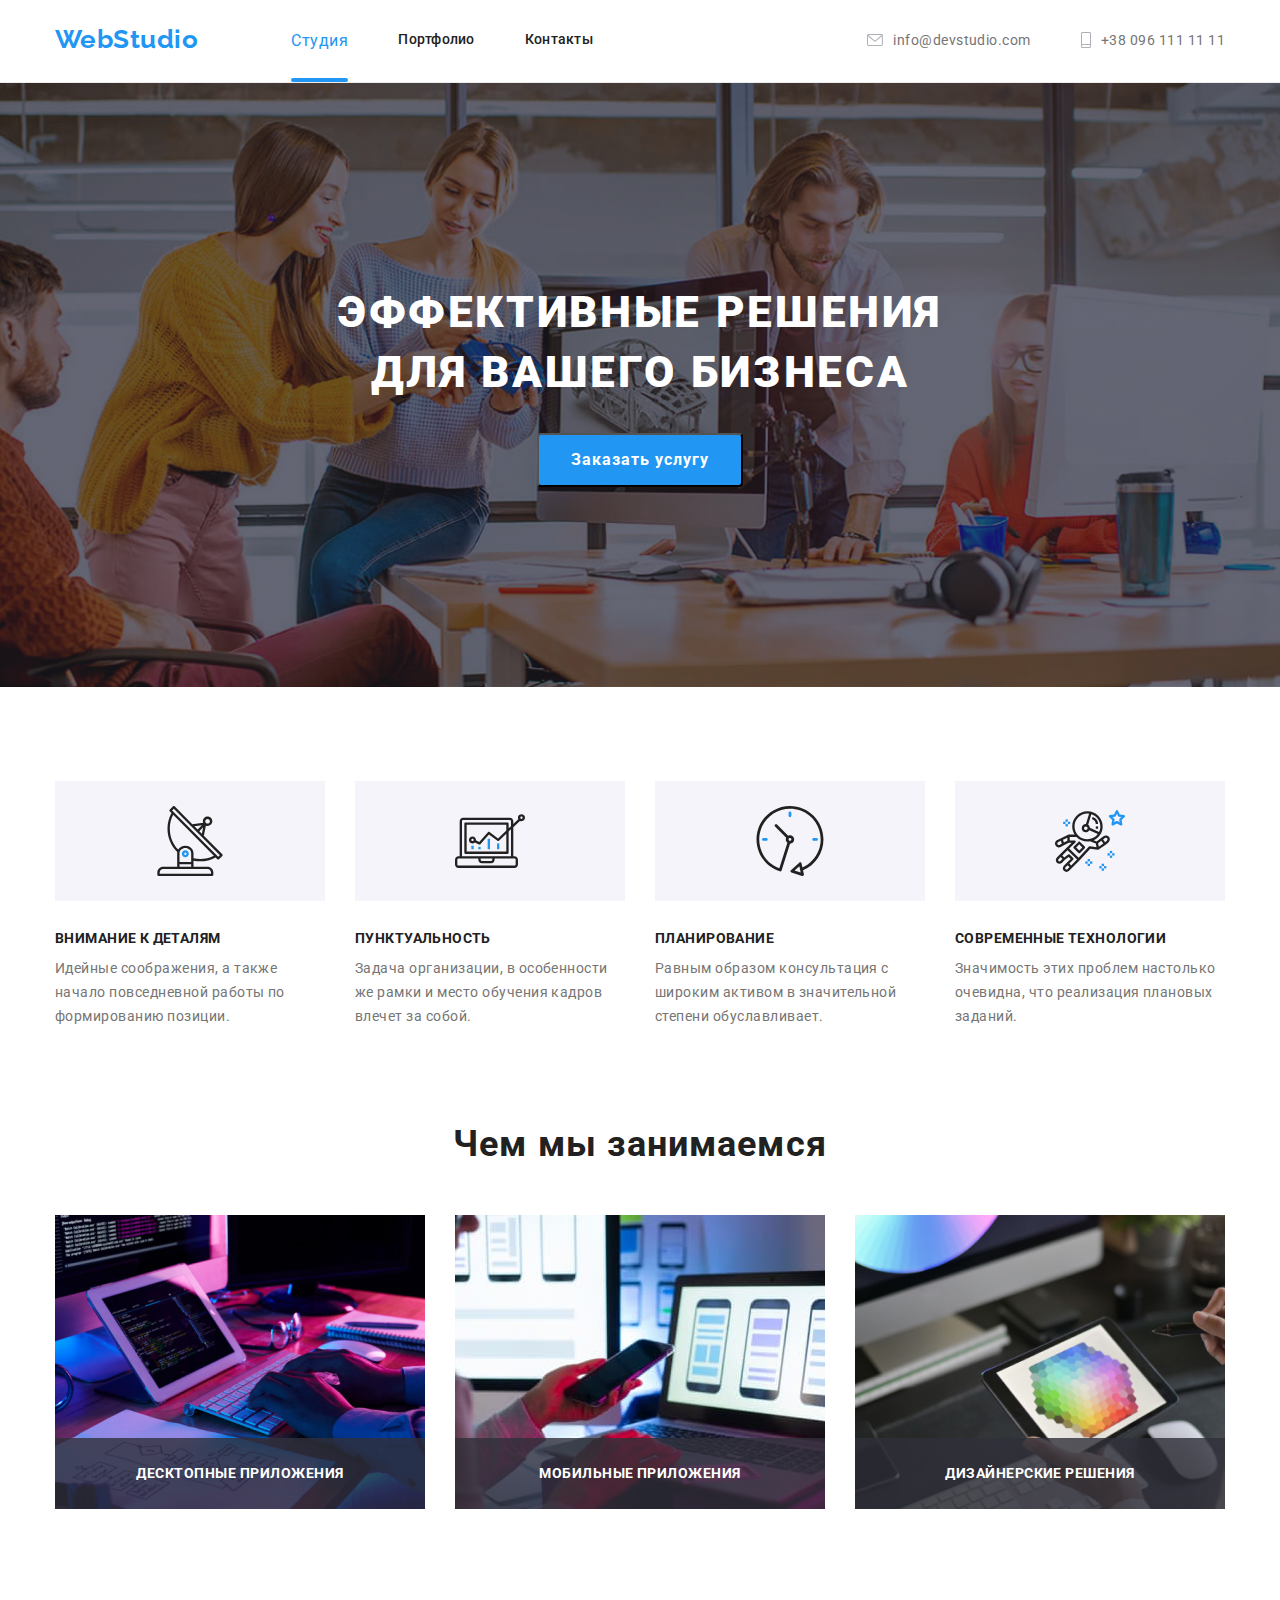
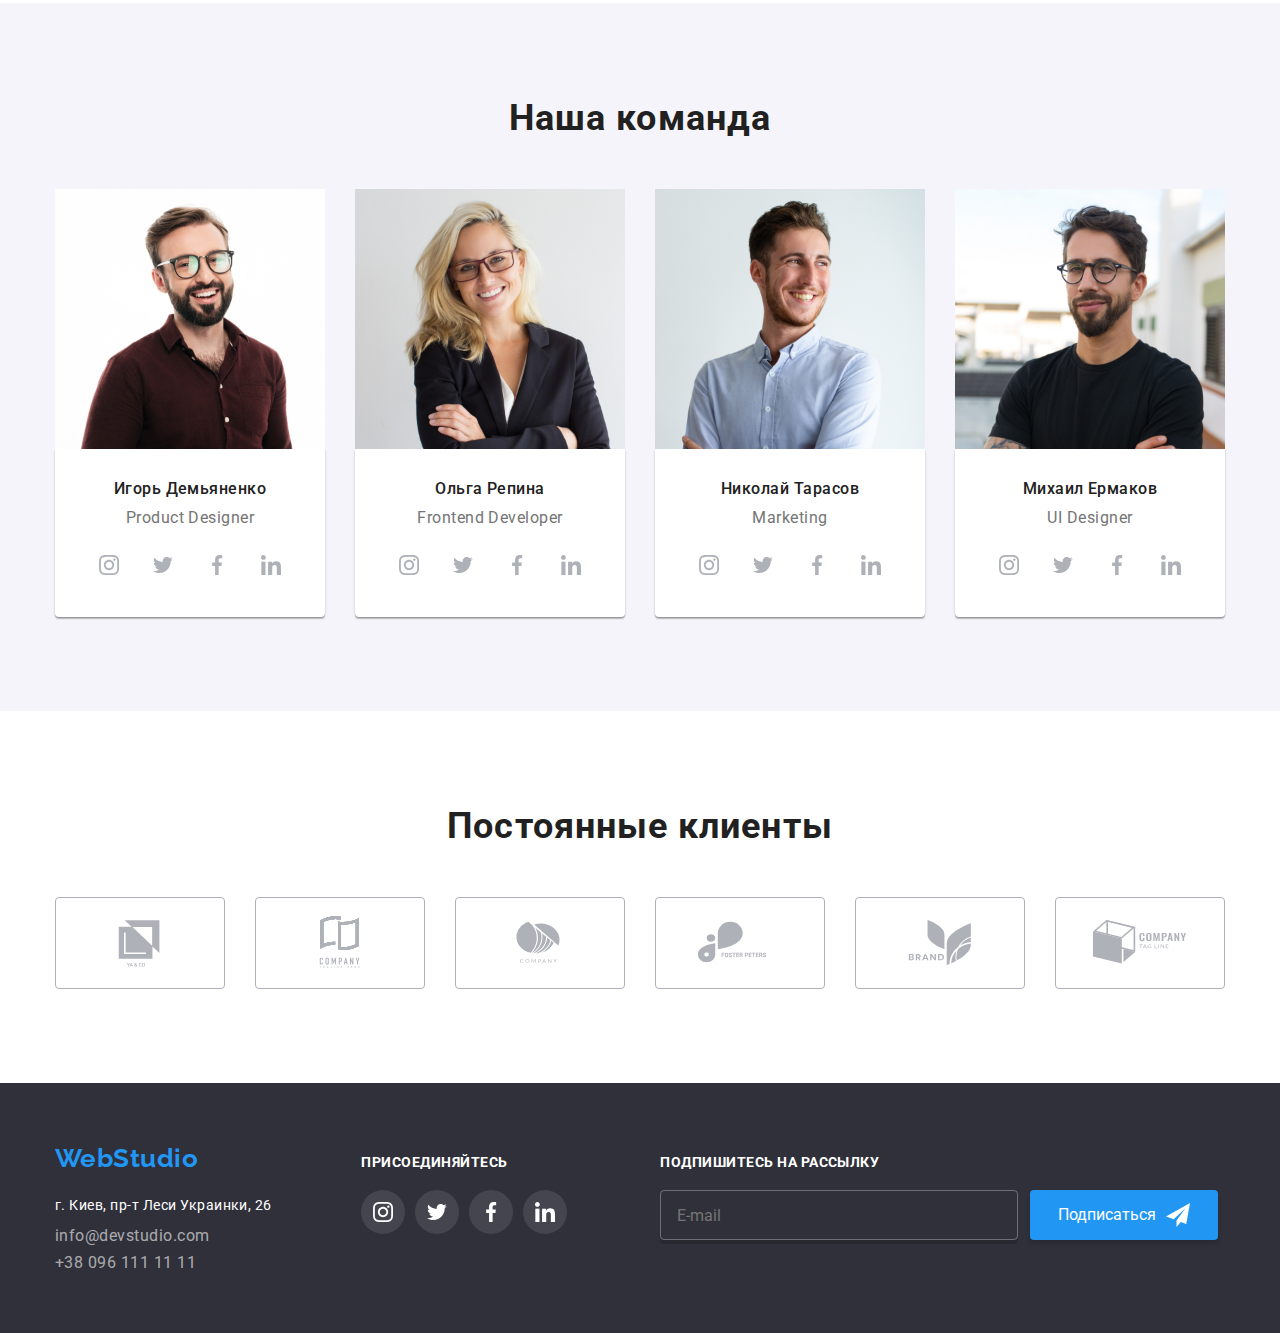
==== commit 3f945738: "BEM added to header, scope and features sections" ====
--- a/index.html
+++ b/index.html
@@ -24,23 +24,23 @@
                 <a href="./index.html" class="logo">Web<span class="logo-color">Studio</span></a>
 
                 <ul class="list nav-container">
-                    <li class="nav-container-item"><a href="./index.html" class="site-nav-link-current">Студия</a></li>
-                    <li class="nav-container-item"><a href="./portfolio.html" class="site-nav">Портфолио</a></li>
-                    <li class="nav-container-item"><a href="" class="site-nav">Контакты</a></li>
+                    <li class="nav-container__item"><a href="./index.html" class="site-nav-link-current">Студия</a></li>
+                    <li class="nav-container__item"><a href="./portfolio.html" class="site-nav">Портфолио</a></li>
+                    <li class="nav-container__item"><a href="" class="site-nav">Контакты</a></li>
                 </ul>
 
             </nav>
             <ul class="list nav-container">
-                <li class="nav-container-item">
-                    <a href="mailto:info@devstudio.com" class="contacts link">
+                <li class="nav-container__item">
+                    <a href="mailto:info@devstudio.com" class="nav-container__contacts link">
                         <svg class="header-icon" width="16" height="12">
                             <use href="./images/sprite.svg#icon-envelope">
                             </use>
                         </svg>info@devstudio.com
                     </a>
                 </li>
-                <li class="nav-container-item">
-                    <a href="tel:+380961111111" class="contacts link">
+                <li class="nav-container__item">
+                    <a href="tel:+380961111111" class="nav-container__contacts link">
                         <svg class="header-icon" width="10" height="16">
                             <use href="./images/sprite.svg#icon-phone">
                             </use>
@@ -61,7 +61,7 @@
             <div class="container">
                 <h2 class="visually-hidden">наши преимущества</h2>
                 <ul class="list list-of-features">
-                    <li class="item-feature">
+                    <li class="list-of-features__item-feature">
                         <div class="feature-icon-block">
                             <svg class="feature-icon" width="70" height="70">
                                 <use href="./images/sprite.svg#icon-antenna">
@@ -72,7 +72,7 @@
                         <p class="features-text">Идейные соображения, а также начало повседневной работы по формированию
                             позиции.</p>
                     </li>
-                    <li class="item-feature">
+                    <li class="list-of-features__item-feature">
                         <div class="feature-icon-block">
                             <svg class="feature-icon" width="70" height="70">
                                 <use href="./images/sprite.svg#icon-diagram">
@@ -84,7 +84,7 @@
                             влечет
                             за собой.</p>
                     </li>
-                    <li class="item-feature">
+                    <li class="list-of-features__item-feature">
                         <div class="feature-icon-block">
                             <svg class="feature-icon" width="70" height="70">
                                 <use href="./images/sprite.svg#icon-clock">
@@ -95,7 +95,7 @@
                         <p class="features-text">Равным образом консультация с широким активом в значительной степени
                             обуславливает.</p>
                     </li>
-                    <li class="item-feature">
+                    <li class="list-of-features__item-feature">
                         <div class="feature-icon-block">
                             <svg class="feature-icon" width="70" height="70">
                                 <use href="./images/sprite.svg#icon-astronaut">
@@ -113,20 +113,20 @@
         <section class="scope">
             <div class="container">
                 <h2 class="section-title">Чем мы занимаемся</h2>
-                <ul class="list photo-work">
-                    <li class="item-photo-work">
+                <ul class="list scope-list">
+                    <li class="scope-list__item">
                         <img src="./images/coding.jpg" alt="coding" width="370" height="294" />
 
                         <p class="scope-description">Десктопные приложения</p>
 
                     </li>
-                    <li class="item-photo-work"><img src="./images/mobileadptation.jpg" alt="deviceadaptation"
+                    <li class="scope-list__item"><img src="./images/mobileadptation.jpg" alt="deviceadaptation"
                             width="370" height="294">
 
                         <p class="scope-description">Мобильные приложения</p>
 
                     </li>
-                    <li class="item-photo-work"><img src="./images/graphics.jpg" alt="graphics" width="370"
+                    <li class="scope-list__item"><img src="./images/graphics.jpg" alt="graphics" width="370"
                             height="294">
                         <p class="scope-description">Дизайнерские решения</p>
                     </li>
--- a/css/styles.css
+++ b/css/styles.css
@@ -88,7 +88,7 @@
 .site-nav:focus {
   color: var(--accent-color);
 }
-.site-nav-link-current {
+.site-link-current {
   color: var(--accent-color);
   transition: color 250ms cubic-bezier(0.4, 0, 0.2, 1);
   display: inline-block;
--- a/css/main.min.css
+++ b/css/main.min.css
@@ -1,2 +1,2 @@
-a{text-decoration:none}.list{list-style:none}.visually-hidden{position:absolute;width:1px;height:1px;margin:-1px;border:0;padding:0;white-space:nowrap;clip-path:inset(100%);clip:rect(0 0 0 0);overflow:hidden}html{box-sizing:border-box}*,*::before,*::after{box-sizing:inherit}:root{--primary-text-color: #757575;--title-text-color: #212121;--accent-color: #2196f3;--primary-white-color: #e5e5e5;--primary-background-color: #ffffff;--card-set-item: 30px}h1{color:var(--primary-background-color);font-weight:900;font-size:44px;line-height:1.36;text-align:center;letter-spacing:0.06em;text-transform:uppercase}h1,h2,h3,p,ul{margin-top:0px;margin-bottom:0px;padding:0}img{display:block}.container{width:1200px;padding-left:15px;padding-right:15px;margin:0 auto}header .container{display:flex;justify-content:space-between}body{background-color:var(--primary-background-color);color:var(--primary-text-color);letter-spacing:0.03em;font-family:Roboto, sans-serif}header{border-bottom:solid 1px #ececec}.logo{font-family:Raleway, sans-serif;color:var(--accent-color);font-weight:bold;font-size:26px;line-height:1.19;text-decoration:none;display:inline-block;margin-right:93px}.logo-color{color:#000000}.logo-color-footer{color:#ffffff;padding-top:0px;padding-bottom:0%}.nav-container .logo{padding-top:24px;padding-bottom:25px}.site-nav{color:var(--title-text-color);font-weight:500;font-size:14px;line-height:1.14;letter-spacing:0.02em;transition:color;display:inline-block;transition:color 250ms cubic-bezier(0.4, 0, 0.2, 1)}.site-nav:hover,.site-nav:focus{color:var(--accent-color)}.site-nav-link-current{color:var(--accent-color);transition:color 250ms cubic-bezier(0.4, 0, 0.2, 1);display:inline-block;position:relative}.site-nav-link-current::after{content:'';display:block;width:100%;height:4px;background-color:#2196f3;position:absolute;bottom:0;left:0%;border-radius:2px}.nav-container{display:flex}.nav-container-item a{display:block;align-items:center;padding:32px 0}.list.nav-container :not(:last-child){margin-right:50px}.contacts{color:var(--primary-text-color);display:inline-block;font-size:14px;font-style:500;line-height:1.17}.contacts:hover,.contacts:focus{color:var(--accent-color);transition:color 250ms cubic-bezier(0.4, 0, 0.2, 1)}a.contacts{display:flex;align-items:center}.header-icon{margin-right:10px;fill:#afb1b8;align-items:center}.contacts:focus>.header-icon,.contacts:hover>.header-icon{fill:var(--accent-color);transition:fill 250ms cubic-bezier(0.4, 0, 0.2, 1)}.email{color:rgba(255,255,255,0.6);font-style:normal;display:inline-block}.email:hover,.email:focus{color:var(--accent-color);transition:250ms cubic-bezier(0.4, 0, 0.2, 1)}.banner{background-color:#2f303a;text-align:center;padding-top:200px;padding-bottom:200px;background-image:linear-gradient(rgba(47,48,58,0.4), rgba(47,48,58,0.4)),url("../images/bg.jpg");background-position:50% 50%;background-size:cover;background-repeat:no-repeat;max-width:1600px;margin:0 auto}.feature-icon{align-items:center}.feature-icon-block{height:120px;background-color:#f5f4fa;display:flex;margin-bottom:30px;align-items:center;justify-content:center}.features{padding-bottom:94px;padding-top:94px}.features-text{font-style:normal;font-weight:normal;font-size:14px;line-height:1.71}.list-of-features{display:flex;margin-left:-30px}.item-feature{flex-basis:calc(100% / 4 - 30px);margin-left:var(--card-set-item)}.features-header{color:var(--title-text-color);font-style:normal;font-size:14px;line-height:1.14;letter-spacing:0.03em;text-transform:uppercase;margin-bottom:10px}.main-title{padding:200px 252px 280px 252px;min-width:696px;margin-bottom:0px;text-align:center}.section-title{color:var(--title-text-color);font-size:36px;line-height:1.17;text-align:center;text-align:center;letter-spacing:0.03em;margin-bottom:50px}.name{color:var(--title-text-color);font-style:normal;font-weight:500;font-size:16px;line-height:1.19;text-align:center;margin-bottom:10px}.position{font-size:16px;line-height:1.19;text-align:center;margin-bottom:16px}.team-photo h3{margin-bottom:10px}.join-title{color:#ffffff;font-weight:700;font-size:14px;line-height:1.17;margin-bottom:20px;text-transform:uppercase}.join-title-header{display:block;color:#ffffff;font-weight:700;font-size:14px;line-height:1.17;text-transform:uppercase;margin-bottom:20px}.portfolio-name{color:var(--title-text-color);font-style:normal;font-size:18px;line-height:2;letter-spacing:0.06em;margin-bottom:4px}.scope{padding-bottom:94px}.scope-description{color:#ffffff;font-weight:700;font-size:14px;line-height:1.17;text-transform:uppercase;background-color:rgba(47,48,58,0.8);padding-top:27px;padding-bottom:27px;text-align:center;position:absolute;width:100%;bottom:0%;left:0%;overflow:initial}.photo-work{display:flex;margin-left:-30px}.item-photo-work{flex-basis:calc(100% / 3 - 30px);margin-left:var(--card-set-item);position:relative}.button{font:inherit;cursor:pointer}.button-primary{border-radius:4px;padding:10px 32px;text-align:center;color:var(--primary-background-color);background-color:var(--accent-color);font-weight:bold;font-size:16px;line-height:1.87;letter-spacing:0.06em;cursor:pointer;margin-top:30px}.subscribe-btn{background:var(--accent-color);box-shadow:0px 4px 4px rgba(0,0,0,0.15);border-radius:4px;padding:10px 28px;display:flex;align-items:center;text-align:center;cursor:pointer;color:var(--primary-background-color);border:transparent}.icon-subscribe{margin-left:10px}.portfolio-btn{display:flex;margin-bottom:50px;justify-content:center}.portfolio-btn li:not(:last-child){margin-right:8px}.button-secondary{color:var(--title-text-color);background-color:#f5f4fa;font-weight:500;font-size:16px;line-height:1.62;text-align:center;cursor:pointer;padding:6px 22px;flex-direction:row;border:transparent;border-width:1px}.button-secondary:focus,.button-secondary:hover{color:var(--primary-background-color);background-color:var(--accent-color);box-shadow:0px 2px 2px rgba(0,0,0,0.12),0px 1px 2px rgba(0,0,0,0.08),0px 3px 1px rgba(0,0,0,0.1);border-radius:4px;transition:250ms cubic-bezier(0.4, 0, 0.2, 1)}.team{background-color:#f5f4fa;padding-top:94px;padding-bottom:94px}.team-photo{background-color:#ffffff;padding:30px 32px 30px 32px;text-align:center;border-bottom-right-radius:4px;border-bottom-left-radius:4px;box-shadow:0px 2px 1px rgba(0,0,0,0.2),0px 1px 1px rgba(0,0,0,0.14),0px 1px 3px rgba(0,0,0,0.12)}.list.teamcards{display:flex;flex-wrap:wrap;margin-right:-30px}.team-members{margin-right:30px}.social-list{display:flex;margin-right:-10px}.social-list-item{margin-right:10px;width:44px;justify-content:center;align-items:center}.social-list-link{display:flex;justify-content:center;align-items:center;width:44px;height:44px;border-radius:50%;background-color:var(--primary-background-color);transition:background-color 250ms cubic-bezier(0.4, 0, 0.2, 1)}.social-list-link:hover,.social-list-link:focus{background-color:var(--accent-color)}.social-media-icon{fill:#afb1b8;transition:fill 250ms cubic-bezier(0.4, 0, 0.2, 1)}.social-list-link:hover .social-media-icon,.social-list-link:focus .social-media-icon{fill:var(--primary-background-color)}.footer-media-icon{fill:var(--primary-background-color);width:20px;height:20px}.footer-link-icons{display:flex;width:44px;height:44px;align-items:center;justify-content:center;border-radius:50%;background-color:rgba(255,255,255,0.1);transition:background-color 250ms cubic-bezier(0.4, 0, 0.2, 1)}.footer-link-icons:focus,.footer-link-icons:hover{background-color:var(--accent-color)}.customers{padding-top:94px;padding-bottom:94px}.customer-list{display:flex;margin-right:-30px}.customer-icon{fill:#afb1b8;transition:fill 250ms cubic-bezier(0.4, 0, 0.2, 1)}.customers-icon-link:hover .customer-icon,.customers-icon-link:focus .customer-icon{fill:var(--accent-color)}.customers-icon-link{display:flex;width:170px;height:92px;align-items:center;border-radius:4px;border:1px solid #afb1b8;background-color:transparent;fill:#afb1b8;justify-content:center;transition:border-color 250ms cubic-bezier(0.4, 0, 0.2, 1),fill 250ms cubic-bezier(0.4, 0, 0.2, 1)}.customers-icon-link:hover,.customers-icon-link:focus{border-color:var(--accent-color);fill:var(--accent-color)}.customer-icon-list{width:170px;height:92px;margin-right:30px}footer{background-color:#2f303a;padding-top:60px;padding-bottom:60px}.footer-cont{display:flex;align-items:baseline}.left-footer{margin-right:70px}.address{color:var(--primary-background-color);font-style:normal;font-size:14px;line-height:1.71;display:inline-block}.address-details{margin-top:20px}.container.footer a{margin-right:0;padding-bottom:0px;padding-top:0px;display:block}.list.addressfooter li:not(:last-child){margin-bottom:9px}.join{justify-content:space-between;width:206px;text-transform:uppercase}.list-join{display:flex}.footer-subscribe-wrapper{display:flex}.footer-form-input{margin-right:12px;border:1px solid rgba(255,255,255,0.3);border-radius:4px;box-shadow:0px 4px rgba(0,0,0,0.15);background-color:transparent;color:#f5f4fa;width:358px;height:50px;padding:15px 16px}.subscribe-wrapper{display:flex;text-align:center;align-items:center}.subscribe-box{text-align:left;align-items:center;margin-left:93px}.portfolio{padding-top:94px;padding-bottom:94px}.nav-portfolio{display:flex}.list-of-exmp{display:flex;flex-wrap:wrap;margin-right:-30px}.item{margin-right:30px;width:370px}.item:focus,.item:hover{border-color:#eee;box-shadow:1px 4px 6px rgba(0,0,0,0.16),0px 4px 4px rgba(0,0,0,0.06),0px 1px 1px rgba(0,0,0,0.12)}.list-of-exmp>.item{flex-basis:calc(100% / 3 - 60px)}li.item:nth-child(-n+6){margin-bottom:30px}.port-description{padding:20px 24px;border-bottom:#eeeeee solid 1px;border-left:#eeeeee solid 1px;border-right:#eeeeee solid 1px}.portfolio-filter{color:var(--primary-text-color);font-weight:normal;font-size:16px;line-height:1.87}.text-overlay{position:absolute;padding:63px 24px;color:#fff;background-color:rgba(33,150,243,0.9);font-size:18px;line-height:1.55;height:100%;width:100%;top:0%;left:0%;overflow:hidden;transform:translateY(100%);transition:transform 250ms cubic-bezier(0.4, 0, 0.2, 1)}.card-overlay{position:relative;overflow:hidden}.card-overlay-link:hover .text-overlay{transform:translateY(0%)}
+a{text-decoration:none}.list{list-style:none}html{box-sizing:border-box}*,*::before,*::after{box-sizing:inherit}:root{--primary-text-color: #757575;--title-text-color: #212121;--accent-color: #2196f3;--primary-white-color: #e5e5e5;--primary-background-color: #ffffff;--card-set-item: 30px}h1{color:var(--primary-background-color);font-weight:900;font-size:44px;line-height:1.36;text-align:center;letter-spacing:0.06em;text-transform:uppercase}h1,h2,h3,p,ul{margin-top:0px;margin-bottom:0px;padding:0}img{display:block}.visually-hidden{position:absolute;width:1px;height:1px;margin:-1px;border:0;padding:0;white-space:nowrap;clip-path:inset(100%);clip:rect(0 0 0 0);overflow:hidden}.container{width:1200px;padding-left:15px;padding-right:15px;margin:0 auto}header .container{display:flex;justify-content:space-between}body{background-color:var(--primary-background-color);color:var(--primary-text-color);letter-spacing:0.03em;font-family:Roboto, sans-serif}header{border-bottom:solid 1px #ececec}.logo{font-family:Raleway, sans-serif;color:var(--accent-color);font-weight:bold;font-size:26px;line-height:1.19;text-decoration:none;display:inline-block;margin-right:93px}.nav-container .logo{padding-top:24px;padding-bottom:25px}.logo__header{color:#000000}.logo__footer{color:#ffffff;padding-top:0px;padding-bottom:0%}.site-nav{color:var(--title-text-color);font-weight:500;font-size:14px;line-height:1.14;letter-spacing:0.02em;transition:color;display:inline-block;transition:color 250ms cubic-bezier(0.4, 0, 0.2, 1)}.site-nav:hover,.site-nav:focus{color:var(--accent-color)}.site-nav-link-current{color:var(--accent-color);transition:color 250ms cubic-bezier(0.4, 0, 0.2, 1);display:inline-block;position:relative}.site-nav-link-current::after{content:'';display:block;width:100%;height:4px;background-color:#2196f3;position:absolute;bottom:0;left:0%;border-radius:2px}.nav-container{display:flex}.nav-container__item a{display:block;align-items:center;padding:32px 0}.nav-container__item:not(:last-child){margin-right:50px}.nav-container__contacts{color:var(--primary-text-color);display:inline-block;font-size:14px;font-style:500;line-height:1.17}.nav-container__contacts:hover,.nav-container__contacts:focus{color:var(--accent-color);transition:color 250ms cubic-bezier(0.4, 0, 0.2, 1)}a.nav-container__contacts{display:flex;align-items:center}.header-icon{margin-right:10px;fill:#afb1b8;align-items:center}.nav-container__contacts:focus>.header-icon,.nav-container__contacts:hover>.header-icon{fill:var(--accent-color);transition:fill 250ms cubic-bezier(0.4, 0, 0.2, 1)}.email{color:rgba(255,255,255,0.6);font-style:normal;display:inline-block}.email:hover,.email:focus{color:var(--accent-color);transition:250ms cubic-bezier(0.4, 0, 0.2, 1)}.banner{background-color:#2f303a;text-align:center;padding-top:200px;padding-bottom:200px;background-image:linear-gradient(rgba(47,48,58,0.4), rgba(47,48,58,0.4)),url("../images/bg.jpg");background-position:50% 50%;background-size:cover;background-repeat:no-repeat;max-width:1600px;margin:0 auto}.feature-icon{align-items:center}.feature-icon-block{height:120px;background-color:#f5f4fa;display:flex;margin-bottom:30px;align-items:center;justify-content:center}.features{padding-bottom:94px;padding-top:94px}.features-text{font-style:normal;font-weight:normal;font-size:14px;line-height:1.71}.list-of-features{display:flex;margin-left:-30px}.list-of-features__item-feature{flex-basis:calc(100% / 4 - 30px);margin-left:var(--card-set-item)}.features-header{color:var(--title-text-color);font-style:normal;font-size:14px;line-height:1.14;letter-spacing:0.03em;text-transform:uppercase;margin-bottom:10px}.main-title{padding:200px 252px 280px 252px;min-width:696px;margin-bottom:0px;text-align:center}.section-title{color:var(--title-text-color);font-size:36px;line-height:1.17;text-align:center;text-align:center;letter-spacing:0.03em;margin-bottom:50px}.name{color:var(--title-text-color);font-style:normal;font-weight:500;font-size:16px;line-height:1.19;text-align:center;margin-bottom:10px}.position{font-size:16px;line-height:1.19;text-align:center;margin-bottom:16px}.team-photo h3{margin-bottom:10px}.join-title{color:#ffffff;font-weight:700;font-size:14px;line-height:1.17;margin-bottom:20px;text-transform:uppercase}.join-title-header{display:block;color:#ffffff;font-weight:700;font-size:14px;line-height:1.17;text-transform:uppercase;margin-bottom:20px}.portfolio-name{color:var(--title-text-color);font-style:normal;font-size:18px;line-height:2;letter-spacing:0.06em;margin-bottom:4px}.scope{padding-bottom:94px}.scope-description{color:#ffffff;font-weight:700;font-size:14px;line-height:1.17;text-transform:uppercase;background-color:rgba(47,48,58,0.8);padding-top:27px;padding-bottom:27px;text-align:center;position:absolute;width:100%;bottom:0%;left:0%;overflow:initial}.scope-list{display:flex;margin-left:-30px}.scope-list__item{flex-basis:calc(100% / 3 - 30px);margin-left:var(--card-set-item);position:relative}.button{font:inherit;cursor:pointer}.button-primary{border-radius:4px;padding:10px 32px;text-align:center;color:var(--primary-background-color);background-color:var(--accent-color);font-weight:bold;font-size:16px;line-height:1.87;letter-spacing:0.06em;cursor:pointer;margin-top:30px}.subscribe-btn{background:var(--accent-color);box-shadow:0px 4px 4px rgba(0,0,0,0.15);border-radius:4px;padding:10px 28px;display:flex;align-items:center;text-align:center;cursor:pointer;color:var(--primary-background-color);border:transparent}.icon-subscribe{margin-left:10px}.portfolio-btn{display:flex;margin-bottom:50px;justify-content:center}.portfolio-btn li:not(:last-child){margin-right:8px}.button-secondary{color:var(--title-text-color);background-color:#f5f4fa;font-weight:500;font-size:16px;line-height:1.62;text-align:center;cursor:pointer;padding:6px 22px;flex-direction:row;border:transparent;border-width:1px}.button-secondary:focus,.button-secondary:hover{color:var(--primary-background-color);background-color:var(--accent-color);box-shadow:0px 2px 2px rgba(0,0,0,0.12),0px 1px 2px rgba(0,0,0,0.08),0px 3px 1px rgba(0,0,0,0.1);border-radius:4px;transition:250ms cubic-bezier(0.4, 0, 0.2, 1)}.team{background-color:#f5f4fa;padding-top:94px;padding-bottom:94px}.team-photo{background-color:#ffffff;padding:30px 32px 30px 32px;text-align:center;border-bottom-right-radius:4px;border-bottom-left-radius:4px;box-shadow:0px 2px 1px rgba(0,0,0,0.2),0px 1px 1px rgba(0,0,0,0.14),0px 1px 3px rgba(0,0,0,0.12)}.list.teamcards{display:flex;flex-wrap:wrap;margin-right:-30px}.team-members{margin-right:30px}.social-list{display:flex;margin-right:-10px}.social-list-item{margin-right:10px;width:44px;justify-content:center;align-items:center}.social-list-link{display:flex;justify-content:center;align-items:center;width:44px;height:44px;border-radius:50%;background-color:var(--primary-background-color);transition:background-color 250ms cubic-bezier(0.4, 0, 0.2, 1)}.social-list-link:hover,.social-list-link:focus{background-color:var(--accent-color)}.social-media-icon{fill:#afb1b8;transition:fill 250ms cubic-bezier(0.4, 0, 0.2, 1)}.social-list-link:hover .social-media-icon,.social-list-link:focus .social-media-icon{fill:var(--primary-background-color)}.footer-media-icon{fill:var(--primary-background-color);width:20px;height:20px}.footer-link-icons{display:flex;width:44px;height:44px;align-items:center;justify-content:center;border-radius:50%;background-color:rgba(255,255,255,0.1);transition:background-color 250ms cubic-bezier(0.4, 0, 0.2, 1)}.footer-link-icons:focus,.footer-link-icons:hover{background-color:var(--accent-color)}.customers{padding-top:94px;padding-bottom:94px}.customer-list{display:flex;margin-right:-30px}.customer-icon{fill:#afb1b8;transition:fill 250ms cubic-bezier(0.4, 0, 0.2, 1)}.customers-icon-link:hover .customer-icon,.customers-icon-link:focus .customer-icon{fill:var(--accent-color)}.customers-icon-link{display:flex;width:170px;height:92px;align-items:center;border-radius:4px;border:1px solid #afb1b8;background-color:transparent;fill:#afb1b8;justify-content:center;transition:border-color 250ms cubic-bezier(0.4, 0, 0.2, 1),fill 250ms cubic-bezier(0.4, 0, 0.2, 1)}.customers-icon-link:hover,.customers-icon-link:focus{border-color:var(--accent-color);fill:var(--accent-color)}.customer-icon-list{width:170px;height:92px;margin-right:30px}footer{background-color:#2f303a;padding-top:60px;padding-bottom:60px}.footer-cont{display:flex;align-items:baseline}.left-footer{margin-right:70px}.address{color:var(--primary-background-color);font-style:normal;font-size:14px;line-height:1.71;display:inline-block}.address-details{margin-top:20px}.container.footer a{margin-right:0;padding-bottom:0px;padding-top:0px;display:block}.list.addressfooter li:not(:last-child){margin-bottom:9px}.join{justify-content:space-between;width:206px;text-transform:uppercase}.list-join{display:flex}.footer-subscribe-wrapper{display:flex}.footer-form-input{margin-right:12px;border:1px solid rgba(255,255,255,0.3);border-radius:4px;box-shadow:0px 4px rgba(0,0,0,0.15);background-color:transparent;color:#f5f4fa;width:358px;height:50px;padding:15px 16px}.subscribe-wrapper{display:flex;text-align:center;align-items:center}.subscribe-box{text-align:left;align-items:center;margin-left:93px}.portfolio{padding-top:94px;padding-bottom:94px}.nav-portfolio{display:flex}.list-of-exmp{display:flex;flex-wrap:wrap;margin-right:-30px}.item{margin-right:30px;width:370px}.item:focus,.item:hover{border-color:#eee;box-shadow:1px 4px 6px rgba(0,0,0,0.16),0px 4px 4px rgba(0,0,0,0.06),0px 1px 1px rgba(0,0,0,0.12)}.list-of-exmp>.item{flex-basis:calc(100% / 3 - 60px)}li.item:nth-child(-n+6){margin-bottom:30px}.port-description{padding:20px 24px;border-bottom:#eeeeee solid 1px;border-left:#eeeeee solid 1px;border-right:#eeeeee solid 1px}.portfolio-filter{color:var(--primary-text-color);font-weight:normal;font-size:16px;line-height:1.87}.text-overlay{position:absolute;padding:63px 24px;color:#fff;background-color:rgba(33,150,243,0.9);font-size:18px;line-height:1.55;height:100%;width:100%;top:0%;left:0%;overflow:hidden;transform:translateY(100%);transition:transform 250ms cubic-bezier(0.4, 0, 0.2, 1)}.card-overlay{position:relative;overflow:hidden}.card-overlay-link:hover .text-overlay{transform:translateY(0%)}.backdrop{background-color:rgba(0,0,0,0.2);position:fixed;width:100vw;height:100vh;top:0;left:0;opacity:1;visibility:visible;pointer-events:auto;transition:opacity 250ms cubic-bezier(0.4, 0, 0.2, 1),visibility 250ms cubic-bezier(0.4, 0, 0.2, 1)}.backdrop.is-hidden{opacity:0;visibility:hidden;pointer-events:none}.modal{padding:40px;position:fixed;top:50%;left:50%;transform:translate(-50%, -50%);width:528px;height:581px;background-color:#ffffff;transition:opacity 250ms cubic-bezier(0.4, 0, 0.2, 1),visibility 250ms cubic-bezier(0.4, 0, 0.2, 1);box-shadow:0px 2px rgba(33,33,33,0.2),0px 1px rgba(0,0,0,0.14)}.close-btn{position:absolute;display:flex;align-items:center;justify-content:center;top:8px;right:8px;width:30px;height:30px;border-radius:50%;border:1px solid rgba(0,0,0,0.1);background-color:transparent;padding:0;cursor:pointer}.close-btn:hover .modal-closed-btn{fill:var(--accent-color);transition:250ms cubic-bezier(0.4, 0, 0.2, 1)}.modal-form{display:flex;flex-direction:column}.modal-form-jointitle{display:block;text-align:center;font-weight:700;line-height:1.15;font-size:20px;margin-bottom:12px;color:#212121}.modal-form-field{margin-bottom:10px;font-size:12px;line-height:1.16;display:block}.modal-form-field:last-child{margin-bottom:unset}.modal-form-input-wrapper{position:relative;display:block;margin-top:4px}.modal-form-input{width:100%;height:40px;padding-left:42px;border:1px solid rgba(33,33,33,0.2);border-radius:4px;cursor:pointer;transition:border-color 250ms cubic-bezier(0.4, 0, 0.2, 1)}.modal-form-input:focus{border-color:var(--accent-color);outline:none}.modal-form-icon{position:absolute;top:50%;left:12px;transform:translateY(-50%);display:block;width:18px;height:18px;transition:fill 250ms cubic-bezier(0.4, 0, 0.2, 1)}.modal-form-input:focus+.modal-form-icon{fill:var(--accent-color)}.modal-form-comment{width:100%;height:120px;line-height:1.14;font-size:14px;margin-top:4px;resize:none;border:1px solid rgba(33,33,33,0.2);border-radius:4px;padding:12px 16px;transition:border-color 250ms cubic-bezier(0.4, 0, 0.2, 1)}.modal-form-comment:focus{border-color:var(--accent-color);outline:none}.modal-form-comment::placeholder{color:rgba(117,117,117,0.5)}.modal-form-checkbox-label{display:flex;align-items:center;font-size:14px;line-height:1.7;margin-bottom:30px;margin-top:20px;margin-left:13px}.modal-form-checkbox-label::before{display:block;content:'';width:16px;height:15px;border:1px solid #212121;cursor:pointer;margin-right:9px}.modal-form-checkbox-link{font-size:14px;line-height:1.71;color:var(--accent-color);text-decoration:underline}.modal-form-checkbox:checked+.modal-form-checkbox-label::before{background-image:url(../images/icon-check.svg);border:transparent;background-position:center;background-repeat:no-repeat;background-size:cover;transition:250ms cubic-bezier(0.4, 0, 0.2, 1)}.modal-form-btn{align-self:center;padding-left:56px;padding-right:55px;padding-top:10px;padding-bottom:10px;font-weight:700;font-size:16px;line-height:1.88;letter-spacing:0.06em;border:1px solid var(--accent-color);border-radius:4px;background-color:var(--accent-color);cursor:pointer;transition:color 250ms cubic-bezier(0.4, 0, 0.2, 1),background-color 250ms cubic-bezier(0.4, 0, 0.2, 1);color:var(--primary-background-color);box-shadow:0px 4px 4px rgba(0,0,0,0.15)}.modal-form-btn:hover,.modal-form-btn:focus{color:#ffffff;background-color:var(--accent-color)}
 /*# sourceMappingURL=main.min.css.map */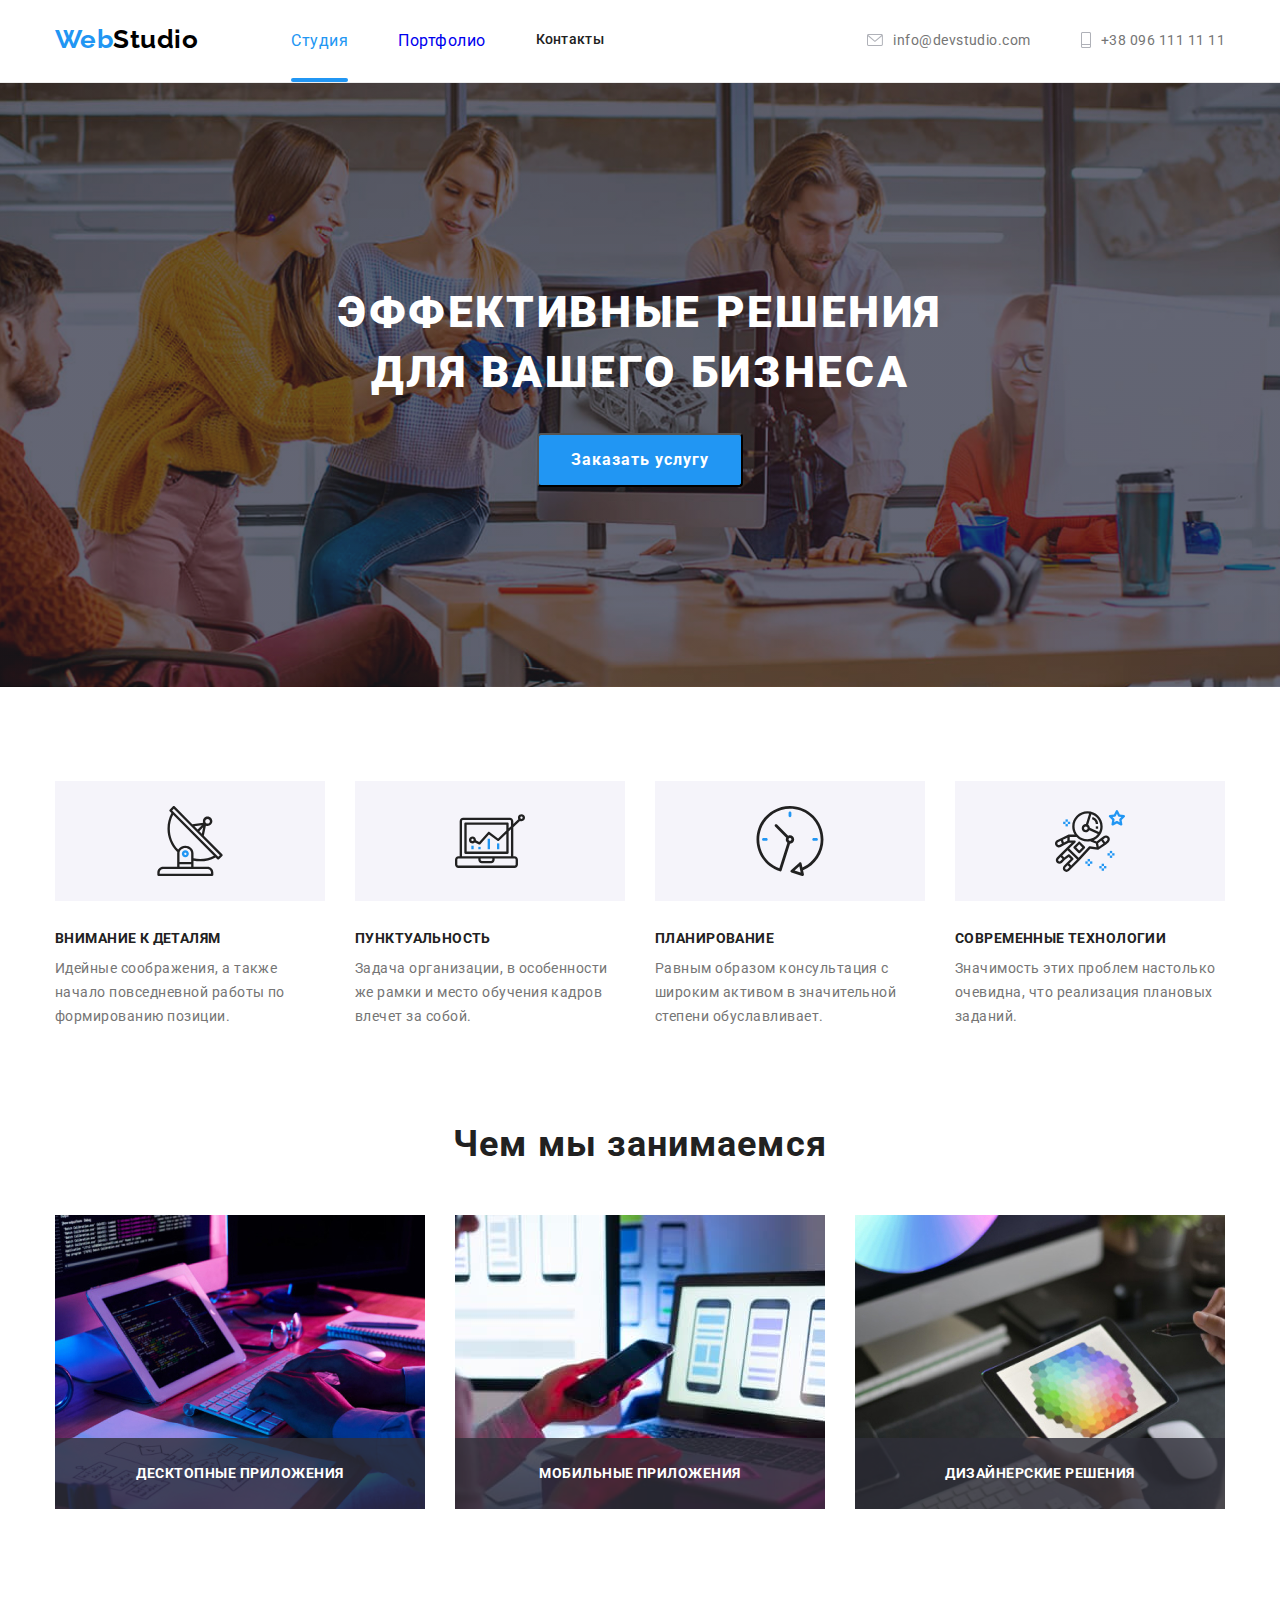
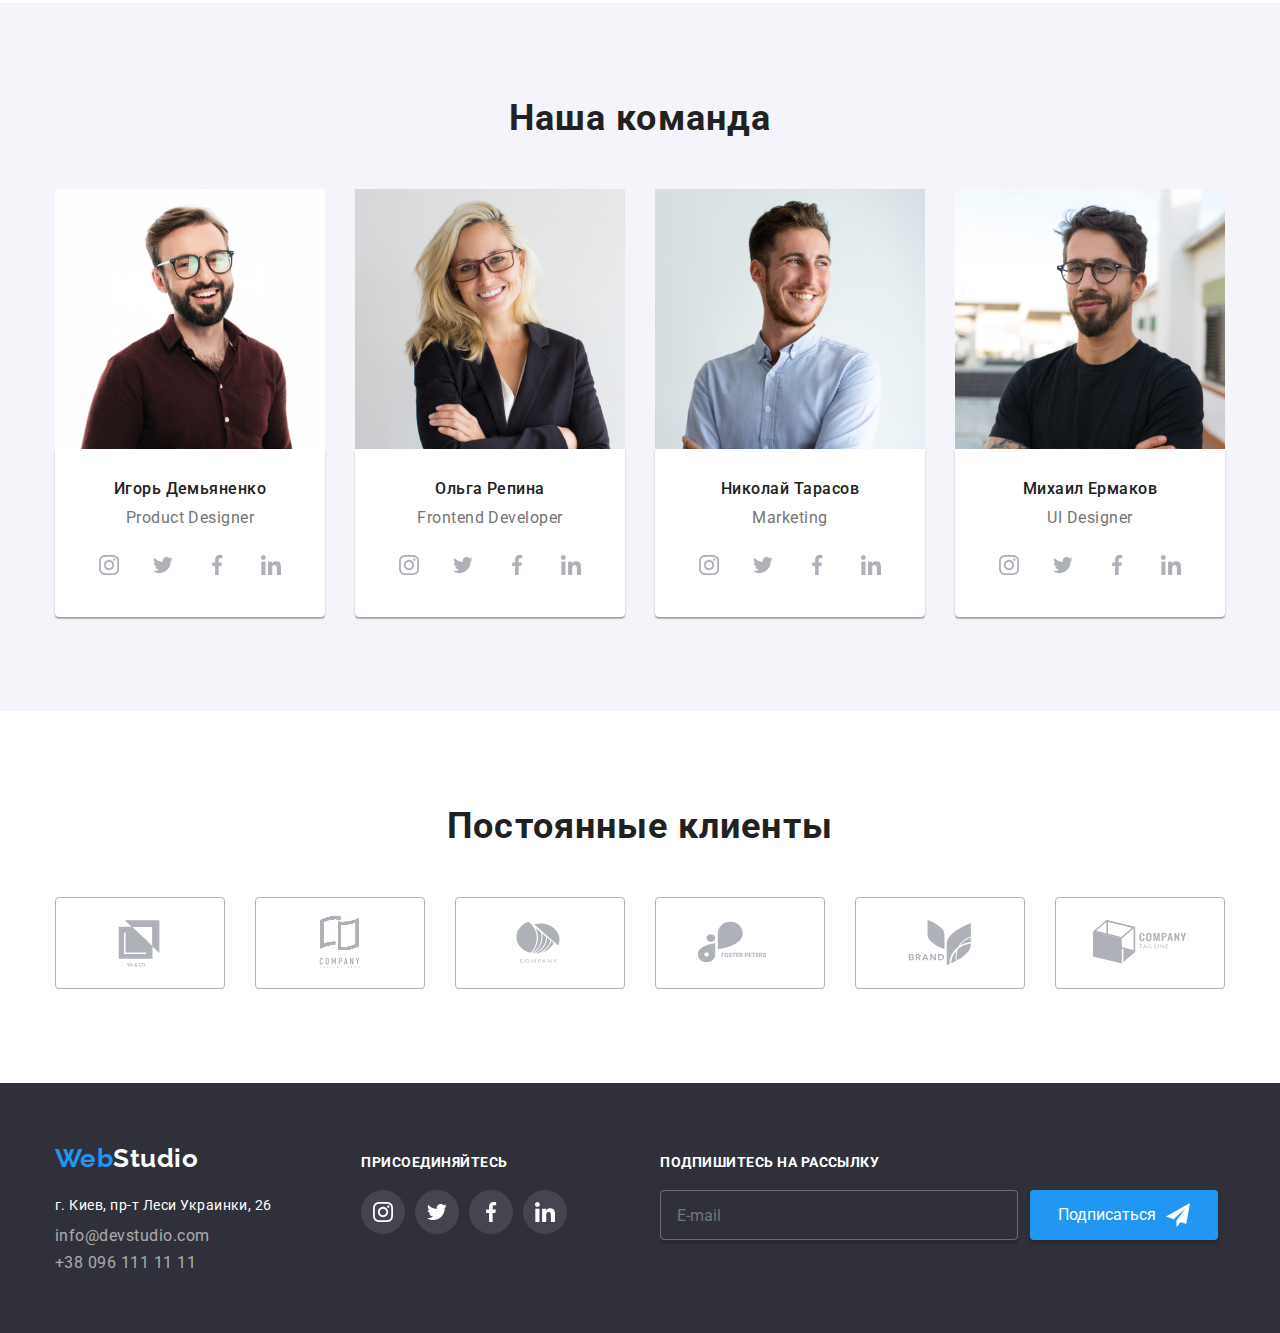
==== commit 71acec0e: "logo" ====
--- a/index.html
+++ b/index.html
@@ -12,7 +12,7 @@
 
     <link rel="stylesheet"
         href="https://cdnjs.cloudflare.com/ajax/libs/modern-normalize/1.1.0/modern-normalize.min.css">
-    <link rel="stylesheet" href="./css/styles.css">
+
    <link rel="stylesheet" href="./css/main.min.css">
 
 </head>
@@ -21,14 +21,13 @@
     <header>
         <div class="container">
             <nav class="nav-container">
-                <a href="./index.html" class="logo">Web<span class="logo-color">Studio</span></a>
-
+                <a href="./index.html" class="logo">Web<span class="logo__header">Studio</span></a>
+            
                 <ul class="list nav-container">
                     <li class="nav-container__item"><a href="./index.html" class="site-nav-link-current">Студия</a></li>
-                    <li class="nav-container__item"><a href="./portfolio.html" class="site-nav">Портфолио</a></li>
+                    <li class="nav-container__item"><a href="./portfolio.html" class="site-nav-link">Портфолио</a></li>
                     <li class="nav-container__item"><a href="" class="site-nav">Контакты</a></li>
                 </ul>
-
             </nav>
             <ul class="list nav-container">
                 <li class="nav-container__item">
@@ -365,7 +364,7 @@
     <footer>
         <div class="container footer-cont">
             <div class="left-footer">
-                <a href="./index.html" class="logo">Web<span class="logo-color-footer">Studio</span></a>
+                <a href="./index.html" class="logo">Web<span class="logo__footer">Studio</span></a>
 
                 <address class="address-details">
 
--- a/css/main.min.css
+++ b/css/main.min.css
@@ -1,2 +1,2 @@
-a{text-decoration:none}.list{list-style:none}html{box-sizing:border-box}*,*::before,*::after{box-sizing:inherit}:root{--primary-text-color: #757575;--title-text-color: #212121;--accent-color: #2196f3;--primary-white-color: #e5e5e5;--primary-background-color: #ffffff;--card-set-item: 30px}h1{color:var(--primary-background-color);font-weight:900;font-size:44px;line-height:1.36;text-align:center;letter-spacing:0.06em;text-transform:uppercase}h1,h2,h3,p,ul{margin-top:0px;margin-bottom:0px;padding:0}img{display:block}.visually-hidden{position:absolute;width:1px;height:1px;margin:-1px;border:0;padding:0;white-space:nowrap;clip-path:inset(100%);clip:rect(0 0 0 0);overflow:hidden}.container{width:1200px;padding-left:15px;padding-right:15px;margin:0 auto}header .container{display:flex;justify-content:space-between}body{background-color:var(--primary-background-color);color:var(--primary-text-color);letter-spacing:0.03em;font-family:Roboto, sans-serif}header{border-bottom:solid 1px #ececec}.logo{font-family:Raleway, sans-serif;color:var(--accent-color);font-weight:bold;font-size:26px;line-height:1.19;text-decoration:none;display:inline-block;margin-right:93px}.nav-container .logo{padding-top:24px;padding-bottom:25px}.logo__header{color:#000000}.logo__footer{color:#ffffff;padding-top:0px;padding-bottom:0%}.site-nav{color:var(--title-text-color);font-weight:500;font-size:14px;line-height:1.14;letter-spacing:0.02em;transition:color;display:inline-block;transition:color 250ms cubic-bezier(0.4, 0, 0.2, 1)}.site-nav:hover,.site-nav:focus{color:var(--accent-color)}.site-nav-link-current{color:var(--accent-color);transition:color 250ms cubic-bezier(0.4, 0, 0.2, 1);display:inline-block;position:relative}.site-nav-link-current::after{content:'';display:block;width:100%;height:4px;background-color:#2196f3;position:absolute;bottom:0;left:0%;border-radius:2px}.nav-container{display:flex}.nav-container__item a{display:block;align-items:center;padding:32px 0}.nav-container__item:not(:last-child){margin-right:50px}.nav-container__contacts{color:var(--primary-text-color);display:inline-block;font-size:14px;font-style:500;line-height:1.17}.nav-container__contacts:hover,.nav-container__contacts:focus{color:var(--accent-color);transition:color 250ms cubic-bezier(0.4, 0, 0.2, 1)}a.nav-container__contacts{display:flex;align-items:center}.header-icon{margin-right:10px;fill:#afb1b8;align-items:center}.nav-container__contacts:focus>.header-icon,.nav-container__contacts:hover>.header-icon{fill:var(--accent-color);transition:fill 250ms cubic-bezier(0.4, 0, 0.2, 1)}.email{color:rgba(255,255,255,0.6);font-style:normal;display:inline-block}.email:hover,.email:focus{color:var(--accent-color);transition:250ms cubic-bezier(0.4, 0, 0.2, 1)}.banner{background-color:#2f303a;text-align:center;padding-top:200px;padding-bottom:200px;background-image:linear-gradient(rgba(47,48,58,0.4), rgba(47,48,58,0.4)),url("../images/bg.jpg");background-position:50% 50%;background-size:cover;background-repeat:no-repeat;max-width:1600px;margin:0 auto}.feature-icon{align-items:center}.feature-icon-block{height:120px;background-color:#f5f4fa;display:flex;margin-bottom:30px;align-items:center;justify-content:center}.features{padding-bottom:94px;padding-top:94px}.features-text{font-style:normal;font-weight:normal;font-size:14px;line-height:1.71}.list-of-features{display:flex;margin-left:-30px}.list-of-features__item-feature{flex-basis:calc(100% / 4 - 30px);margin-left:var(--card-set-item)}.features-header{color:var(--title-text-color);font-style:normal;font-size:14px;line-height:1.14;letter-spacing:0.03em;text-transform:uppercase;margin-bottom:10px}.main-title{padding:200px 252px 280px 252px;min-width:696px;margin-bottom:0px;text-align:center}.section-title{color:var(--title-text-color);font-size:36px;line-height:1.17;text-align:center;text-align:center;letter-spacing:0.03em;margin-bottom:50px}.name{color:var(--title-text-color);font-style:normal;font-weight:500;font-size:16px;line-height:1.19;text-align:center;margin-bottom:10px}.position{font-size:16px;line-height:1.19;text-align:center;margin-bottom:16px}.team-photo h3{margin-bottom:10px}.join-title{color:#ffffff;font-weight:700;font-size:14px;line-height:1.17;margin-bottom:20px;text-transform:uppercase}.join-title-header{display:block;color:#ffffff;font-weight:700;font-size:14px;line-height:1.17;text-transform:uppercase;margin-bottom:20px}.portfolio-name{color:var(--title-text-color);font-style:normal;font-size:18px;line-height:2;letter-spacing:0.06em;margin-bottom:4px}.scope{padding-bottom:94px}.scope-description{color:#ffffff;font-weight:700;font-size:14px;line-height:1.17;text-transform:uppercase;background-color:rgba(47,48,58,0.8);padding-top:27px;padding-bottom:27px;text-align:center;position:absolute;width:100%;bottom:0%;left:0%;overflow:initial}.scope-list{display:flex;margin-left:-30px}.scope-list__item{flex-basis:calc(100% / 3 - 30px);margin-left:var(--card-set-item);position:relative}.button{font:inherit;cursor:pointer}.button-primary{border-radius:4px;padding:10px 32px;text-align:center;color:var(--primary-background-color);background-color:var(--accent-color);font-weight:bold;font-size:16px;line-height:1.87;letter-spacing:0.06em;cursor:pointer;margin-top:30px}.subscribe-btn{background:var(--accent-color);box-shadow:0px 4px 4px rgba(0,0,0,0.15);border-radius:4px;padding:10px 28px;display:flex;align-items:center;text-align:center;cursor:pointer;color:var(--primary-background-color);border:transparent}.icon-subscribe{margin-left:10px}.portfolio-btn{display:flex;margin-bottom:50px;justify-content:center}.portfolio-btn li:not(:last-child){margin-right:8px}.button-secondary{color:var(--title-text-color);background-color:#f5f4fa;font-weight:500;font-size:16px;line-height:1.62;text-align:center;cursor:pointer;padding:6px 22px;flex-direction:row;border:transparent;border-width:1px}.button-secondary:focus,.button-secondary:hover{color:var(--primary-background-color);background-color:var(--accent-color);box-shadow:0px 2px 2px rgba(0,0,0,0.12),0px 1px 2px rgba(0,0,0,0.08),0px 3px 1px rgba(0,0,0,0.1);border-radius:4px;transition:250ms cubic-bezier(0.4, 0, 0.2, 1)}.team{background-color:#f5f4fa;padding-top:94px;padding-bottom:94px}.team-photo{background-color:#ffffff;padding:30px 32px 30px 32px;text-align:center;border-bottom-right-radius:4px;border-bottom-left-radius:4px;box-shadow:0px 2px 1px rgba(0,0,0,0.2),0px 1px 1px rgba(0,0,0,0.14),0px 1px 3px rgba(0,0,0,0.12)}.list.teamcards{display:flex;flex-wrap:wrap;margin-right:-30px}.team-members{margin-right:30px}.social-list{display:flex;margin-right:-10px}.social-list-item{margin-right:10px;width:44px;justify-content:center;align-items:center}.social-list-link{display:flex;justify-content:center;align-items:center;width:44px;height:44px;border-radius:50%;background-color:var(--primary-background-color);transition:background-color 250ms cubic-bezier(0.4, 0, 0.2, 1)}.social-list-link:hover,.social-list-link:focus{background-color:var(--accent-color)}.social-media-icon{fill:#afb1b8;transition:fill 250ms cubic-bezier(0.4, 0, 0.2, 1)}.social-list-link:hover .social-media-icon,.social-list-link:focus .social-media-icon{fill:var(--primary-background-color)}.footer-media-icon{fill:var(--primary-background-color);width:20px;height:20px}.footer-link-icons{display:flex;width:44px;height:44px;align-items:center;justify-content:center;border-radius:50%;background-color:rgba(255,255,255,0.1);transition:background-color 250ms cubic-bezier(0.4, 0, 0.2, 1)}.footer-link-icons:focus,.footer-link-icons:hover{background-color:var(--accent-color)}.customers{padding-top:94px;padding-bottom:94px}.customer-list{display:flex;margin-right:-30px}.customer-icon{fill:#afb1b8;transition:fill 250ms cubic-bezier(0.4, 0, 0.2, 1)}.customers-icon-link:hover .customer-icon,.customers-icon-link:focus .customer-icon{fill:var(--accent-color)}.customers-icon-link{display:flex;width:170px;height:92px;align-items:center;border-radius:4px;border:1px solid #afb1b8;background-color:transparent;fill:#afb1b8;justify-content:center;transition:border-color 250ms cubic-bezier(0.4, 0, 0.2, 1),fill 250ms cubic-bezier(0.4, 0, 0.2, 1)}.customers-icon-link:hover,.customers-icon-link:focus{border-color:var(--accent-color);fill:var(--accent-color)}.customer-icon-list{width:170px;height:92px;margin-right:30px}footer{background-color:#2f303a;padding-top:60px;padding-bottom:60px}.footer-cont{display:flex;align-items:baseline}.left-footer{margin-right:70px}.address{color:var(--primary-background-color);font-style:normal;font-size:14px;line-height:1.71;display:inline-block}.address-details{margin-top:20px}.container.footer a{margin-right:0;padding-bottom:0px;padding-top:0px;display:block}.list.addressfooter li:not(:last-child){margin-bottom:9px}.join{justify-content:space-between;width:206px;text-transform:uppercase}.list-join{display:flex}.footer-subscribe-wrapper{display:flex}.footer-form-input{margin-right:12px;border:1px solid rgba(255,255,255,0.3);border-radius:4px;box-shadow:0px 4px rgba(0,0,0,0.15);background-color:transparent;color:#f5f4fa;width:358px;height:50px;padding:15px 16px}.subscribe-wrapper{display:flex;text-align:center;align-items:center}.subscribe-box{text-align:left;align-items:center;margin-left:93px}.portfolio{padding-top:94px;padding-bottom:94px}.nav-portfolio{display:flex}.list-of-exmp{display:flex;flex-wrap:wrap;margin-right:-30px}.item{margin-right:30px;width:370px}.item:focus,.item:hover{border-color:#eee;box-shadow:1px 4px 6px rgba(0,0,0,0.16),0px 4px 4px rgba(0,0,0,0.06),0px 1px 1px rgba(0,0,0,0.12)}.list-of-exmp>.item{flex-basis:calc(100% / 3 - 60px)}li.item:nth-child(-n+6){margin-bottom:30px}.port-description{padding:20px 24px;border-bottom:#eeeeee solid 1px;border-left:#eeeeee solid 1px;border-right:#eeeeee solid 1px}.portfolio-filter{color:var(--primary-text-color);font-weight:normal;font-size:16px;line-height:1.87}.text-overlay{position:absolute;padding:63px 24px;color:#fff;background-color:rgba(33,150,243,0.9);font-size:18px;line-height:1.55;height:100%;width:100%;top:0%;left:0%;overflow:hidden;transform:translateY(100%);transition:transform 250ms cubic-bezier(0.4, 0, 0.2, 1)}.card-overlay{position:relative;overflow:hidden}.card-overlay-link:hover .text-overlay{transform:translateY(0%)}.backdrop{background-color:rgba(0,0,0,0.2);position:fixed;width:100vw;height:100vh;top:0;left:0;opacity:1;visibility:visible;pointer-events:auto;transition:opacity 250ms cubic-bezier(0.4, 0, 0.2, 1),visibility 250ms cubic-bezier(0.4, 0, 0.2, 1)}.backdrop.is-hidden{opacity:0;visibility:hidden;pointer-events:none}.modal{padding:40px;position:fixed;top:50%;left:50%;transform:translate(-50%, -50%);width:528px;height:581px;background-color:#ffffff;transition:opacity 250ms cubic-bezier(0.4, 0, 0.2, 1),visibility 250ms cubic-bezier(0.4, 0, 0.2, 1);box-shadow:0px 2px rgba(33,33,33,0.2),0px 1px rgba(0,0,0,0.14)}.close-btn{position:absolute;display:flex;align-items:center;justify-content:center;top:8px;right:8px;width:30px;height:30px;border-radius:50%;border:1px solid rgba(0,0,0,0.1);background-color:transparent;padding:0;cursor:pointer}.close-btn:hover .modal-closed-btn{fill:var(--accent-color);transition:250ms cubic-bezier(0.4, 0, 0.2, 1)}.modal-form{display:flex;flex-direction:column}.modal-form-jointitle{display:block;text-align:center;font-weight:700;line-height:1.15;font-size:20px;margin-bottom:12px;color:#212121}.modal-form-field{margin-bottom:10px;font-size:12px;line-height:1.16;display:block}.modal-form-field:last-child{margin-bottom:unset}.modal-form-input-wrapper{position:relative;display:block;margin-top:4px}.modal-form-input{width:100%;height:40px;padding-left:42px;border:1px solid rgba(33,33,33,0.2);border-radius:4px;cursor:pointer;transition:border-color 250ms cubic-bezier(0.4, 0, 0.2, 1)}.modal-form-input:focus{border-color:var(--accent-color);outline:none}.modal-form-icon{position:absolute;top:50%;left:12px;transform:translateY(-50%);display:block;width:18px;height:18px;transition:fill 250ms cubic-bezier(0.4, 0, 0.2, 1)}.modal-form-input:focus+.modal-form-icon{fill:var(--accent-color)}.modal-form-comment{width:100%;height:120px;line-height:1.14;font-size:14px;margin-top:4px;resize:none;border:1px solid rgba(33,33,33,0.2);border-radius:4px;padding:12px 16px;transition:border-color 250ms cubic-bezier(0.4, 0, 0.2, 1)}.modal-form-comment:focus{border-color:var(--accent-color);outline:none}.modal-form-comment::placeholder{color:rgba(117,117,117,0.5)}.modal-form-checkbox-label{display:flex;align-items:center;font-size:14px;line-height:1.7;margin-bottom:30px;margin-top:20px;margin-left:13px}.modal-form-checkbox-label::before{display:block;content:'';width:16px;height:15px;border:1px solid #212121;cursor:pointer;margin-right:9px}.modal-form-checkbox-link{font-size:14px;line-height:1.71;color:var(--accent-color);text-decoration:underline}.modal-form-checkbox:checked+.modal-form-checkbox-label::before{background-image:url(../images/icon-check.svg);border:transparent;background-position:center;background-repeat:no-repeat;background-size:cover;transition:250ms cubic-bezier(0.4, 0, 0.2, 1)}.modal-form-btn{align-self:center;padding-left:56px;padding-right:55px;padding-top:10px;padding-bottom:10px;font-weight:700;font-size:16px;line-height:1.88;letter-spacing:0.06em;border:1px solid var(--accent-color);border-radius:4px;background-color:var(--accent-color);cursor:pointer;transition:color 250ms cubic-bezier(0.4, 0, 0.2, 1),background-color 250ms cubic-bezier(0.4, 0, 0.2, 1);color:var(--primary-background-color);box-shadow:0px 4px 4px rgba(0,0,0,0.15)}.modal-form-btn:hover,.modal-form-btn:focus{color:#ffffff;background-color:var(--accent-color)}
+:root{--primary-text-color: #757575;--title-text-color: #212121;--accent-color: #2196f3;--primary-white-color: #e5e5e5;--primary-background-color: #ffffff;--card-set-item: 30px}html{box-sizing:border-box}*,*::before,*::after{box-sizing:inherit}h1{color:var(--primary-background-color);font-weight:900;font-size:44px;line-height:1.36;text-align:center;letter-spacing:0.06em;text-transform:uppercase}h1,h2,h3,p,ul{margin-top:0px;margin-bottom:0px;padding:0}img{display:block}.visually-hidden{position:absolute;width:1px;height:1px;margin:-1px;border:0;padding:0;white-space:nowrap;clip-path:inset(100%);clip:rect(0 0 0 0);overflow:hidden}a{text-decoration:none}.list{list-style:none}.container{width:1200px;padding-left:15px;padding-right:15px;margin:0 auto}body{background-color:var(--primary-background-color);color:var(--primary-text-color);letter-spacing:0.03em;font-family:Roboto, sans-serif}header{border-bottom:solid 1px #ececec}header .container{display:flex;justify-content:space-between}.banner{background-color:#2f303a;text-align:center;padding-top:200px;padding-bottom:200px;background-image:linear-gradient(rgba(47,48,58,0.4), rgba(47,48,58,0.4)),url("../images/bg.jpg");background-position:50% 50%;background-size:cover;background-repeat:no-repeat;max-width:1600px;margin:0 auto}.feature-icon{align-items:center}.feature-icon-block{height:120px;background-color:#f5f4fa;display:flex;margin-bottom:30px;align-items:center;justify-content:center}.features{padding-bottom:94px;padding-top:94px}.features-text{font-style:normal;font-weight:normal;font-size:14px;line-height:1.71}.list-of-features{display:flex;margin-left:-30px}.list-of-features__item-feature{flex-basis:calc(100% / 4 - 30px);margin-left:var(--card-set-item)}.scope{padding-bottom:94px}.scope-description{color:#ffffff;font-weight:700;font-size:14px;line-height:1.17;text-transform:uppercase;background-color:rgba(47,48,58,0.8);padding-top:27px;padding-bottom:27px;text-align:center;position:absolute;width:100%;bottom:0%;left:0%;overflow:initial}.scope-list{display:flex;margin-left:-30px}.scope-list__item{flex-basis:calc(100% / 3 - 30px);margin-left:var(--card-set-item);position:relative}.team{background-color:#f5f4fa;padding-top:94px;padding-bottom:94px}.team-photo{background-color:#ffffff;padding:30px 32px 30px 32px;text-align:center;border-bottom-right-radius:4px;border-bottom-left-radius:4px;box-shadow:0px 2px 1px rgba(0,0,0,0.2),0px 1px 1px rgba(0,0,0,0.14),0px 1px 3px rgba(0,0,0,0.12)}.list.teamcards{display:flex;flex-wrap:wrap;margin-right:-30px}.team-members{margin-right:30px}.customers{padding-top:94px;padding-bottom:94px}.customer-list{display:flex;margin-right:-30px}.customer-icon{fill:#afb1b8;transition:fill 250ms cubic-bezier(0.4, 0, 0.2, 1)}.customers-icon-link:hover .customer-icon,.customers-icon-link:focus .customer-icon{fill:var(--accent-color)}.customers-icon-link{display:flex;width:170px;height:92px;align-items:center;border-radius:4px;border:1px solid #afb1b8;background-color:transparent;fill:#afb1b8;justify-content:center;transition:border-color 250ms cubic-bezier(0.4, 0, 0.2, 1),fill 250ms cubic-bezier(0.4, 0, 0.2, 1)}.customers-icon-link:hover,.customers-icon-link:focus{border-color:var(--accent-color);fill:var(--accent-color)}.customer-icon-list{width:170px;height:92px;margin-right:30px}footer{background-color:#2f303a;padding-top:60px;padding-bottom:60px}.footer-cont{display:flex;align-items:baseline}.left-footer{margin-right:70px}.address{color:var(--primary-background-color);font-style:normal;font-size:14px;line-height:1.71;display:inline-block}.address-details{margin-top:20px}.container.footer a{margin-right:0;padding-bottom:0px;padding-top:0px;display:block}.list.addressfooter li:not(:last-child){margin-bottom:9px}.join{justify-content:space-between;width:206px;text-transform:uppercase}.list-join{display:flex}.portfolio{padding-top:94px;padding-bottom:94px}.nav-portfolio{display:flex}.list-of-exmp{display:flex;flex-wrap:wrap;margin-right:-30px}.item{margin-right:30px;width:370px}.item:focus,.item:hover{border-color:#eee;box-shadow:1px 4px 6px rgba(0,0,0,0.16),0px 4px 4px rgba(0,0,0,0.06),0px 1px 1px rgba(0,0,0,0.12)}.list-of-exmp>.item{flex-basis:calc(100% / 3 - 60px)}li.item:nth-child(-n+6){margin-bottom:30px}.port-description{padding:20px 24px;border-bottom:#eeeeee solid 1px;border-left:#eeeeee solid 1px;border-right:#eeeeee solid 1px}.portfolio-filter{color:var(--primary-text-color);font-weight:normal;font-size:16px;line-height:1.87}.text-overlay{position:absolute;padding:63px 24px;color:#fff;background-color:rgba(33,150,243,0.9);font-size:18px;line-height:1.55;height:100%;width:100%;top:0%;left:0%;overflow:hidden;transform:translateY(100%);transition:transform 250ms cubic-bezier(0.4, 0, 0.2, 1)}.card-overlay{position:relative;overflow:hidden}.card-overlay-link:hover .text-overlay{transform:translateY(0%)}.backdrop{background-color:rgba(0,0,0,0.2);position:fixed;width:100vw;height:100vh;top:0;left:0;opacity:1;visibility:visible;pointer-events:auto;transition:opacity 250ms cubic-bezier(0.4, 0, 0.2, 1),visibility 250ms cubic-bezier(0.4, 0, 0.2, 1)}.backdrop.is-hidden{opacity:0;visibility:hidden;pointer-events:none}.modal{padding:40px;position:fixed;top:50%;left:50%;transform:translate(-50%, -50%);width:528px;height:581px;background-color:#ffffff;transition:opacity 250ms cubic-bezier(0.4, 0, 0.2, 1),visibility 250ms cubic-bezier(0.4, 0, 0.2, 1);box-shadow:0px 2px rgba(33,33,33,0.2),0px 1px rgba(0,0,0,0.14)}.close-btn{position:absolute;display:flex;align-items:center;justify-content:center;top:8px;right:8px;width:30px;height:30px;border-radius:50%;border:1px solid rgba(0,0,0,0.1);background-color:transparent;padding:0;cursor:pointer}.close-btn:hover .modal-closed-btn{fill:var(--accent-color);transition:250ms cubic-bezier(0.4, 0, 0.2, 1)}.modal-form{display:flex;flex-direction:column}.modal-form-jointitle{display:block;text-align:center;font-weight:700;line-height:1.15;font-size:20px;margin-bottom:12px;color:#212121}.modal-form-field{margin-bottom:10px;font-size:12px;line-height:1.16;display:block}.modal-form-field:last-child{margin-bottom:unset}.modal-form-input-wrapper{position:relative;display:block;margin-top:4px}.modal-form-input{width:100%;height:40px;padding-left:42px;border:1px solid rgba(33,33,33,0.2);border-radius:4px;cursor:pointer;transition:border-color 250ms cubic-bezier(0.4, 0, 0.2, 1)}.modal-form-input:focus{border-color:var(--accent-color);outline:none}.modal-form-icon{position:absolute;top:50%;left:12px;transform:translateY(-50%);display:block;width:18px;height:18px;transition:fill 250ms cubic-bezier(0.4, 0, 0.2, 1)}.modal-form-input:focus+.modal-form-icon{fill:var(--accent-color)}.modal-form-comment{width:100%;height:120px;line-height:1.14;font-size:14px;margin-top:4px;resize:none;border:1px solid rgba(33,33,33,0.2);border-radius:4px;padding:12px 16px;transition:border-color 250ms cubic-bezier(0.4, 0, 0.2, 1)}.modal-form-comment:focus{border-color:var(--accent-color);outline:none}.modal-form-comment::placeholder{color:rgba(117,117,117,0.5)}.modal-form-checkbox-label{display:flex;align-items:center;font-size:14px;line-height:1.7;margin-bottom:30px;margin-top:20px;margin-left:13px}.modal-form-checkbox-label::before{display:block;content:'';width:16px;height:15px;border:1px solid #212121;cursor:pointer;margin-right:9px}.modal-form-checkbox-link{font-size:14px;line-height:1.71;color:var(--accent-color);text-decoration:underline}.modal-form-checkbox:checked+.modal-form-checkbox-label::before{background-image:url(../images/icon-check.svg);border:transparent;background-position:center;background-repeat:no-repeat;background-size:cover;transition:250ms cubic-bezier(0.4, 0, 0.2, 1)}.modal-form-btn{align-self:center;padding-left:56px;padding-right:55px;padding-top:10px;padding-bottom:10px;font-weight:700;font-size:16px;line-height:1.88;letter-spacing:0.06em;border:1px solid var(--accent-color);border-radius:4px;background-color:var(--accent-color);cursor:pointer;transition:color 250ms cubic-bezier(0.4, 0, 0.2, 1),background-color 250ms cubic-bezier(0.4, 0, 0.2, 1);color:var(--primary-background-color);box-shadow:0px 4px 4px rgba(0,0,0,0.15)}.modal-form-btn:hover,.modal-form-btn:focus{color:#ffffff;background-color:var(--accent-color)}.logo{font-family:Raleway, sans-serif;color:var(--accent-color);font-weight:bold;font-size:26px;line-height:1.19;text-decoration:none;display:inline-block;margin-right:93px}.nav-container .logo{padding-top:24px;padding-bottom:25px}.logo__header{color:#000000}.logo__footer{color:#ffffff;padding-top:0px;padding-bottom:0%}.site-nav{color:var(--title-text-color);font-weight:500;font-size:14px;line-height:1.14;letter-spacing:0.02em;transition:color;display:inline-block;transition:color 250ms cubic-bezier(0.4, 0, 0.2, 1)}.site-nav:hover,.site-nav:focus{color:var(--accent-color)}.site-nav-link-current{color:var(--accent-color);transition:color 250ms cubic-bezier(0.4, 0, 0.2, 1);display:inline-block;position:relative}.site-nav-link-current::after{content:'';display:block;width:100%;height:4px;background-color:#2196f3;position:absolute;bottom:0;left:0%;border-radius:2px}.nav-container{display:flex}.nav-container__item a{display:block;align-items:center;padding:32px 0}.nav-container__item:not(:last-child){margin-right:50px}.nav-container__contacts{color:var(--primary-text-color);display:inline-block;font-size:14px;font-style:500;line-height:1.17}.nav-container__contacts:hover,.nav-container__contacts:focus{color:var(--accent-color);transition:color 250ms cubic-bezier(0.4, 0, 0.2, 1)}a.nav-container__contacts{display:flex;align-items:center}.header-icon{margin-right:10px;fill:#afb1b8;align-items:center}.nav-container__contacts:focus>.header-icon,.nav-container__contacts:hover>.header-icon{fill:var(--accent-color);transition:fill 250ms cubic-bezier(0.4, 0, 0.2, 1)}.email{color:rgba(255,255,255,0.6);font-style:normal;display:inline-block}.email:hover,.email:focus{color:var(--accent-color);transition:250ms cubic-bezier(0.4, 0, 0.2, 1)}.features-header{color:var(--title-text-color);font-style:normal;font-size:14px;line-height:1.14;letter-spacing:0.03em;text-transform:uppercase;margin-bottom:10px}.main-title{padding:200px 252px 280px 252px;min-width:696px;margin-bottom:0px;text-align:center}.section-title{color:var(--title-text-color);font-size:36px;line-height:1.17;text-align:center;text-align:center;letter-spacing:0.03em;margin-bottom:50px}.name{color:var(--title-text-color);font-style:normal;font-weight:500;font-size:16px;line-height:1.19;text-align:center;margin-bottom:10px}.position{font-size:16px;line-height:1.19;text-align:center;margin-bottom:16px}.team-photo h3{margin-bottom:10px}.join-title{color:#ffffff;font-weight:700;font-size:14px;line-height:1.17;margin-bottom:20px;text-transform:uppercase}.join-title-header{display:block;color:#ffffff;font-weight:700;font-size:14px;line-height:1.17;text-transform:uppercase;margin-bottom:20px}.portfolio-name{color:var(--title-text-color);font-style:normal;font-size:18px;line-height:2;letter-spacing:0.06em;margin-bottom:4px}.button{font:inherit;cursor:pointer}.button-primary{border-radius:4px;padding:10px 32px;text-align:center;color:var(--primary-background-color);background-color:var(--accent-color);font-weight:bold;font-size:16px;line-height:1.87;letter-spacing:0.06em;cursor:pointer;margin-top:30px}.subscribe-btn{background:var(--accent-color);box-shadow:0px 4px 4px rgba(0,0,0,0.15);border-radius:4px;padding:10px 28px;display:flex;align-items:center;text-align:center;cursor:pointer;color:var(--primary-background-color);border:transparent}.icon-subscribe{margin-left:10px}.portfolio-btn{display:flex;margin-bottom:50px;justify-content:center}.portfolio-btn li:not(:last-child){margin-right:8px}.button-secondary{color:var(--title-text-color);background-color:#f5f4fa;font-weight:500;font-size:16px;line-height:1.62;text-align:center;cursor:pointer;padding:6px 22px;flex-direction:row;border:transparent;border-width:1px}.button-secondary:focus,.button-secondary:hover{color:var(--primary-background-color);background-color:var(--accent-color);box-shadow:0px 2px 2px rgba(0,0,0,0.12),0px 1px 2px rgba(0,0,0,0.08),0px 3px 1px rgba(0,0,0,0.1);border-radius:4px;transition:250ms cubic-bezier(0.4, 0, 0.2, 1)}.social-list{display:flex;margin-right:-10px}.social-list-item{margin-right:10px;width:44px;justify-content:center;align-items:center}.social-list-link{display:flex;justify-content:center;align-items:center;width:44px;height:44px;border-radius:50%;background-color:var(--primary-background-color);transition:background-color 250ms cubic-bezier(0.4, 0, 0.2, 1)}.social-list-link:hover,.social-list-link:focus{background-color:var(--accent-color)}.social-media-icon{fill:#afb1b8;transition:fill 250ms cubic-bezier(0.4, 0, 0.2, 1)}.social-list-link:hover .social-media-icon,.social-list-link:focus .social-media-icon{fill:var(--primary-background-color)}.footer-media-icon{fill:var(--primary-background-color);width:20px;height:20px}.footer-link-icons{display:flex;width:44px;height:44px;align-items:center;justify-content:center;border-radius:50%;background-color:rgba(255,255,255,0.1);transition:background-color 250ms cubic-bezier(0.4, 0, 0.2, 1)}.footer-link-icons:focus,.footer-link-icons:hover{background-color:var(--accent-color)}.footer-subscribe-wrapper{display:flex}.footer-form-input{margin-right:12px;border:1px solid rgba(255,255,255,0.3);border-radius:4px;box-shadow:0px 4px rgba(0,0,0,0.15);background-color:transparent;color:#f5f4fa;width:358px;height:50px;padding:15px 16px}.subscribe-wrapper{display:flex;text-align:center;align-items:center}.subscribe-box{text-align:left;align-items:center;margin-left:93px}
 /*# sourceMappingURL=main.min.css.map */